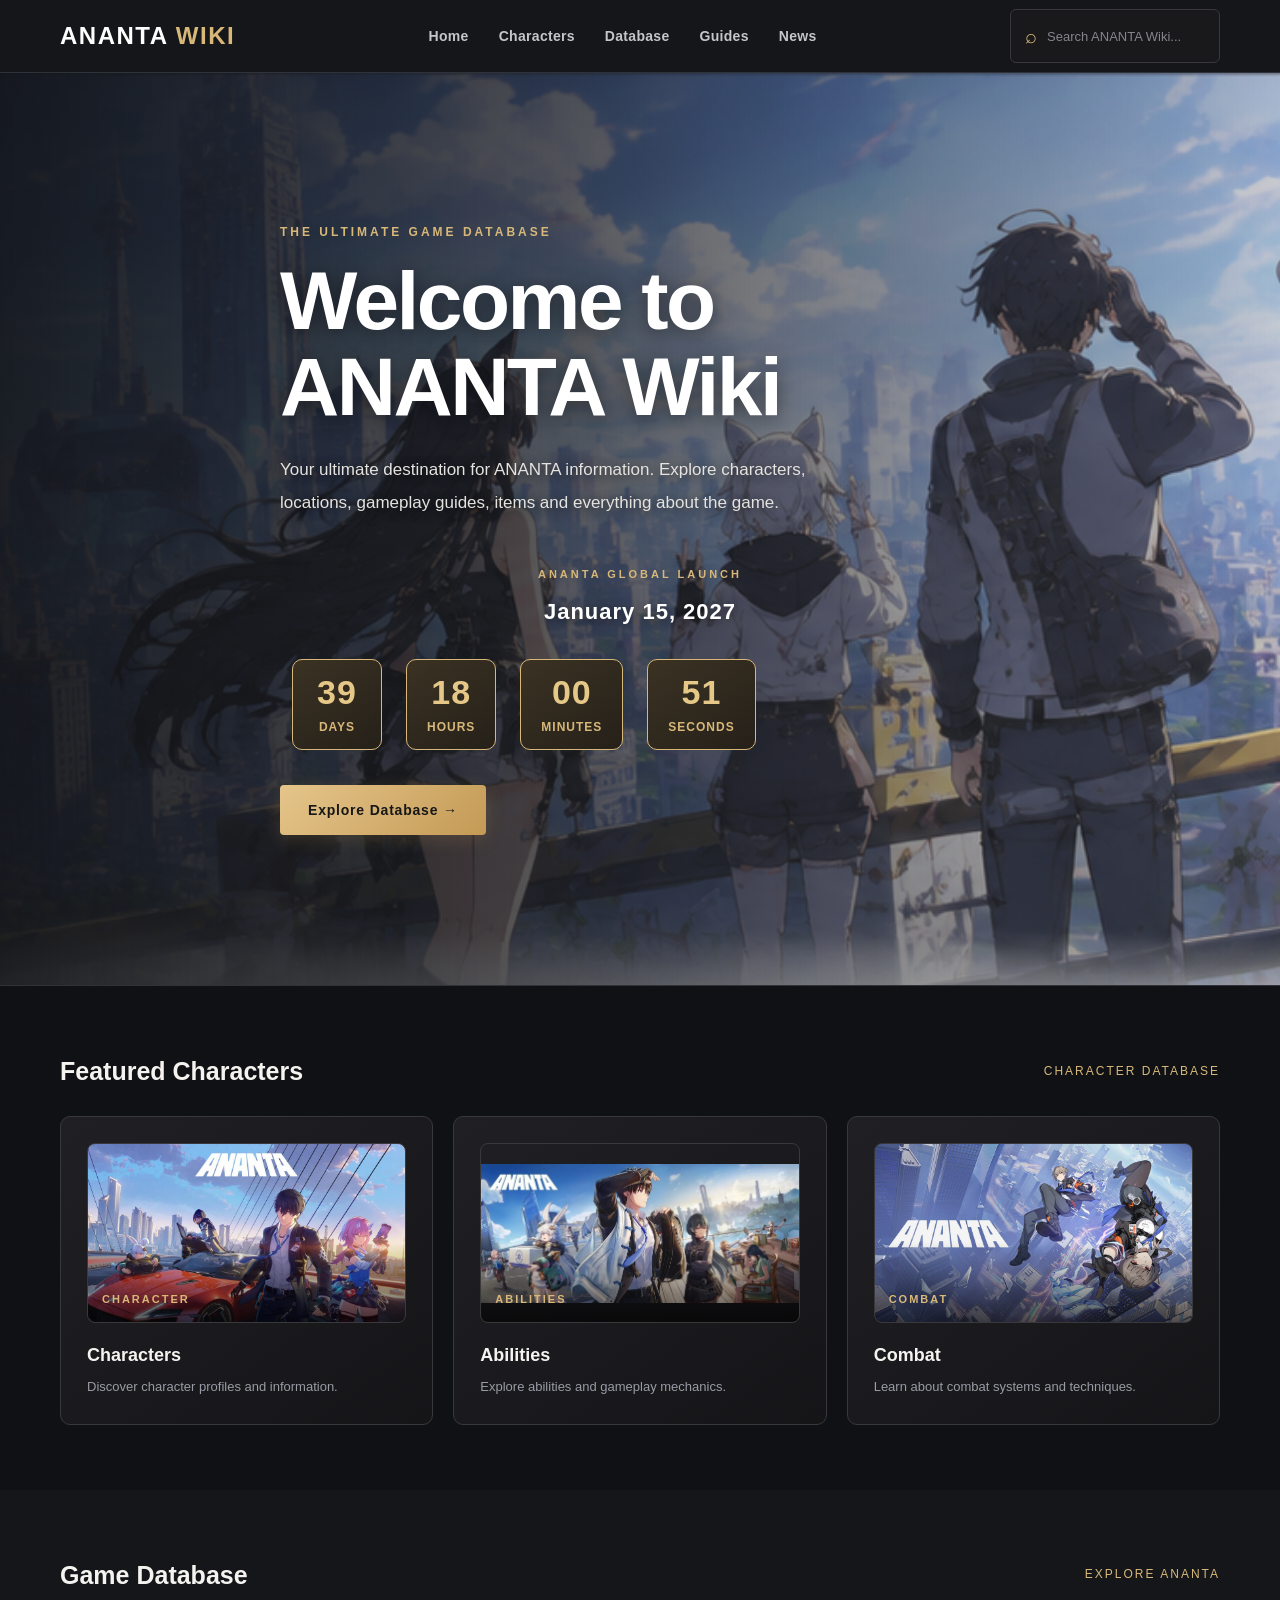
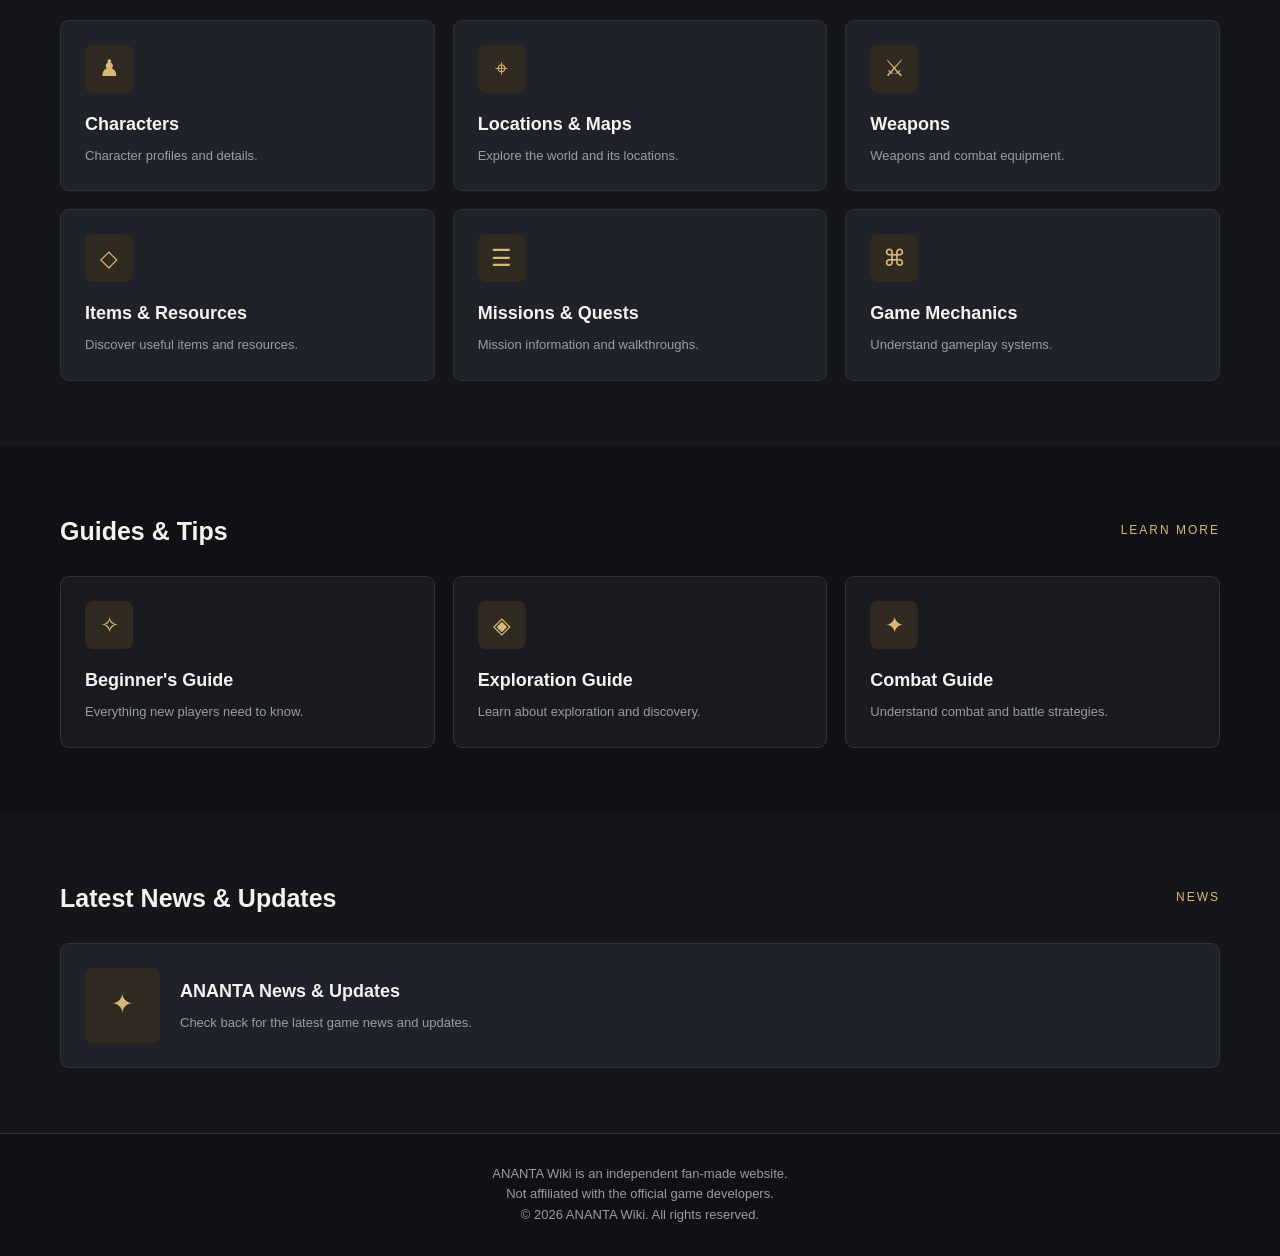
==== index.html @ 49ae255f "Update index.html" ====
<!DOCTYPE html>
<html lang="en">
<head>
  <meta charset="UTF-8">
  <meta name="viewport" content="width=device-width, initial-scale=1.0">
  <meta name="description" content="ANANTA Wiki - Your ultimate guide to characters, locations, gameplay, guides and information.">
  <title>ANANTA Wiki - Game Database & Guides</title>
  <style>
    :root {
      --bg: #101114;
      --panel: #191b20;
      --panel2: #202229;
      --gold: #d8b879;
      --text: #f4f3ef;
      --muted: #999ba5;
      --border: #30323a;
    }

    * { box-sizing: border-box; margin: 0; padding: 0; }

    html { scroll-behavior: smooth; }

    body {
      background: var(--bg);
      color: var(--text);
      font-family: Arial, Helvetica, sans-serif;
      line-height: 1.6;
    }

    a { color: inherit; text-decoration: none; }

    .container {
      width: min(1160px, 92%);
      margin: auto;
    }
.countdown-banner {
  background: transparent;
  border-bottom: none;
  text-align: center;
  padding: 15px 12px;
}

.countdown-title {
  color: #d8b879;
  font-size: 11px;
  font-weight: bold;
  letter-spacing: 3px;
  margin-bottom: 4px;
}

.countdown-date {
  color: #f4f3ef;
  font-size: 18px;
  font-weight: bold;
  margin-bottom: 5px;
}

#countdown {
  color: #d8b879;
  font-size: 15px;
  font-weight: bold;
  letter-spacing: 1px;
}
    .countdown-grid {
  display: flex;
  gap: 24px;
  margin: 30px 0 20px;
  flex-wrap: wrap;
}

.countdown-box {
  background: linear-gradient(145deg, #3b3223, #252019);
  border: 1px solid #d8b879;
  border-radius: 10px;
  padding: 12px 20px;
  text-align: center;
  min-width: 90px;
}

.countdown-box strong {
  display: block;
  color: #e5c787;
  font-size: 34px;
  font-weight: 800;
  line-height: 1.2;
}

.countdown-box span {
  display: block;
  color: #d8b879;
  font-size: 12px;
  margin-top: 5px;
  letter-spacing: 1px;
}
    header {
      background: #15161a;
      border-bottom: 1px solid var(--border);
      position: sticky;
      top: 0;
      z-index: 10;
    }

    .navbar {
      min-height: 72px;
      display: flex;
      align-items: center;
      justify-content: space-between;
      gap: 24px;
    }

   .logo {
  font-size: 24px;
  font-weight: 800;
  letter-spacing: 1.5px;
  color: #ffffff;
  white-space: nowrap;
}

    .logo span { color: var(--gold); }

   nav {
  display: flex;
  align-items: center;
  gap: 30px;
  white-space: nowrap;
}

   nav a {
  color: #c6c6ca;
  font-size: 14px;
  font-weight: 600;
  letter-spacing: 0.3px;
  transition: color .2s;
  white-space: nowrap;
}

nav a:hover {
  color: var(--gold);
}

    nav a:hover { color: var(--gold); }
    .nav-search {
  display: flex;
  align-items: center;
  gap: 10px;
  width: 210px;
flex-shrink: 0;
  padding: 10px 14px;
  border: 1px solid #39383a;
  border-radius: 6px;
  background: #19191c;
  color: var(--gold);
}

.nav-search span {
  font-size: 20px;
}

.nav-search input {
  width: 100%;
  border: none;
  outline: none;
  background: transparent;
  color: #ffffff;
  font-size: 13px;
}

.nav-search input::placeholder {
  color: #85858b;
}

    .hero {
      min-height: 520px;
      display: flex;
      align-items: center;
     background:
 linear-gradient(90deg, rgba(16,17,20,.92) 0%, rgba(16,17,20,.68) 45%, rgba(16,17,20,.18) 100%),
  url("ananta_hero_background_preview.png") center 50% / cover no-repeat;
      border-bottom: 1px solid var(--border);
    }

   .hero-content {
  padding: 85px 0;
  max-width: 720px;
  width: 100%;
}

    .eyebrow {
      color: var(--gold);
      font-size: 12px;
      font-weight: bold;
      letter-spacing: 3px;
      margin-bottom: 16px;
    }

h1 {
  font-size: clamp(52px, 7.5vw, 82px);
  line-height: 1.05;
  margin-bottom: 24px;
  letter-spacing: -2.5px;
  font-weight: 800;
  color: #ffffff;
  text-shadow: 0 3px 20px rgba(0, 0, 0, 0.5);
}

 .hero p {
  color: #e5e3df;
  max-width: 560px;
  font-size: 17px;
  line-height: 1.9;
  margin-bottom: 32px;
  text-shadow: 0 2px 12px rgba(0, 0, 0, 0.6);
}

    .button {
  display: inline-flex;
  align-items: center;
  justify-content: center;
  background: linear-gradient(135deg, #e5c58b, #c49a55);
  color: #171717;
  padding: 14px 28px;
  border-radius: 4px;
  font-size: 14px;
  font-weight: 800;
  letter-spacing: 0.8px;
  transition: all .25s ease;
  box-shadow: 0 4px 18px rgba(196, 154, 85, 0.2);
}

.button:hover {
  background: linear-gradient(135deg, #f0d9ad, #d8b879);
  transform: translateY(-2px);
  box-shadow: 0 7px 22px rgba(196, 154, 85, 0.3);
}

    section { padding: 65px 0; }

    .section-heading {
      display: flex;
      justify-content: space-between;
      align-items: center;
      margin-bottom: 25px;
      gap: 15px;
    }

    h2 { font-size: 25px; }

    .section-heading span {
      color: var(--gold);
      font-size: 12px;
      letter-spacing: 2px;
    }

    .cards {
      display: grid;
      grid-template-columns: repeat(3, 1fr);
      gap: 18px;
    }

    .card {
      background: var(--panel);
      border: 1px solid var(--border);
      border-radius: 9px;
      padding: 24px;
      transition: transform .2s, border-color .2s;
    }

    .card:hover {
      transform: translateY(-4px);
      border-color: var(--gold);
    }

    .card-icon {
      width: 48px;
      height: 48px;
      display: grid;
      place-items: center;
      background: #302a20;
      color: var(--gold);
      border-radius: 8px;
      font-size: 23px;
      margin-bottom: 17px;
    }

    .card h3 { font-size: 18px; margin-bottom: 7px; }

    .card p {
      font-size: 13px;
      color: var(--muted);
    }

    .database { background: #15161a; }

    .database .card { background: var(--panel2); }

    .search {
      display: flex;
      max-width: 550px;
      margin-top: 25px;
      background: var(--panel);
      border: 1px solid var(--border);
      border-radius: 6px;
      overflow: hidden;
    }

    .search input {
      flex: 1;
      min-width: 0;
      padding: 14px;
      background: transparent;
      border: 0;
      outline: 0;
      color: white;
      font-size: 14px;
    }

    .search button {
      padding: 0 20px;
      border: 0;
      background: var(--gold);
      font-weight: bold;
      cursor: pointer;
    }

    .news-card {
      display: flex;
      gap: 20px;
      align-items: center;
    }

    .news-icon {
      width: 75px;
      height: 75px;
      flex-shrink: 0;
      display: grid;
      place-items: center;
      background: #302a20;
      border-radius: 8px;
      color: var(--gold);
      font-size: 27px;
    }

    .news-card p {
      color: var(--muted);
      font-size: 13px;
      margin-top: 5px;
    }

    footer {
      border-top: 1px solid var(--border);
      padding: 30px 0;
      color: var(--muted);
      font-size: 13px;
      text-align: center;
    }

  .countdown-date {
  color: #ffffff;
  font-size: 22px;
  font-weight: 700;
  letter-spacing: 1px;
  margin: 10px 0 18px;
  text-shadow: 0 2px 10px rgba(0, 0, 0, 0.5);
}

@media (max-width: 768px) {
  .navbar {
    min-height: 68px;
    display: flex;
    flex-wrap: wrap;
    align-items: center;
    justify-content: space-between;
    gap: 12px;
    padding-top: 10px;
    padding-bottom: 10px;
  }

  .logo {
    font-size: 18px;
    flex-shrink: 0;
  }

  .nav-search {
    width: 150px;
    flex-shrink: 0;
    padding: 8px 10px;
  }

  nav {
    order: 3;
    width: 100%;
    justify-content: center;
    flex-wrap: wrap;
    gap: 16px;
  }

  .hero {
    min-height: 560px;
    background-size: cover;
    background-position: center, 72% center;
    background-repeat: no-repeat;
  }

  .hero-content {
    padding: 55px 0;
    max-width: 100%;
    width: 100%;
  }

  h1 {
    font-size: clamp(42px, 10vw, 58px);
    line-height: 1.08;
    letter-spacing: -1.5px;
  }

  .hero p {
    max-width: 100%;
    font-size: 15px;
    line-height: 1.7;
  }

  .countdown-banner {
    width: 100%;
    box-sizing: border-box;
    padding: 12px 0;
  }

  .countdown-date {
    font-size: 20px;
  }

  .countdown-grid {
    display: grid;
    grid-template-columns: repeat(4, minmax(0, 1fr));
    width: 100%;
    max-width: 100%;
    box-sizing: border-box;
    gap: 8px;
    margin: 25px 0 20px;
  }

  .countdown-box {
    display: block;
    width: 100%;
    min-width: 0;
    box-sizing: border-box;
    padding: 12px 2px;
  }

  .countdown-box strong {
    font-size: 20px;
  }

  .countdown-box span {
    font-size: 9px;
    letter-spacing: 0;
  }
}

@media (max-width: 420px) {
  .cards {
    grid-template-columns: 1fr;
  }

  .countdown-grid {
    gap: 5px;
  }

  .countdown-box {
    padding: 10px 1px;
  }

  .countdown-box strong {
    font-size: 18px;
  }

  .countdown-box span {
    font-size: 8px;
  }
}/* Featured Characters */
#characters .cards {
  grid-template-columns: repeat(3, minmax(0, 1fr));
  gap: 20px;
}

#characters .card {
  min-height: 220px;
  padding: 26px;
  background: linear-gradient(145deg, #202024, #151518);
  border: 1px solid #39383a;
  border-radius: 10px;
}

#characters .card-icon {
  width: 54px;
  height: 54px;
  font-size: 26px;
  border: 1px solid rgba(216, 184, 121, 0.25);
}

@media (max-width: 768px) {
  #characters .cards {
    grid-template-columns: repeat(2, minmax(0, 1fr));
    gap: 12px;
  }

  #characters .card {
    min-height: 190px;
    padding: 18px;
  }
}

@media (max-width: 420px) {
  #characters .cards {
    grid-template-columns: 1fr;
  }
}
    
/* Featured Characters - Image Areas */
#characters .card-image {
  width: 100%;
  height: 180px;
  display: flex;
  align-items: flex-end;
  padding: 14px;
  box-sizing: border-box;
  background: linear-gradient(145deg, #29272a, #151518);
  border: 1px solid #39383a;
  border-radius: 8px;
  margin-bottom: 18px;
  overflow: hidden;
}

#characters .card-image span {
  color: var(--gold);
  font-size: 11px;
  font-weight: 700;
  letter-spacing: 2px;
}

@media (max-width: 768px) {
  #characters .card-image {
    height: 150px;
  }
}

@media (max-width: 420px) {
  #characters .card-image {
    height: 180px;
  }
}

#characters .character-image {
  background:
    linear-gradient(180deg, transparent 55%, rgba(0, 0, 0, 0.65)),
    url("nETMUUkjNQXnGzS7aX9TvVjFR78L3JsrbVXHeCTIhOxmba20jxB2VwvGPy_pSf6V1224vsa6bBcRPp_y4us8NhyKsnsXP36RqmeiRW3NvTZ2pe41EDbdOFfh428Urh9co_QYwA7OGR64T8FDhHZW4C9eiAQHL1-z8AbFMHqC1N-7DRT4woSWbgTM6HjHVVL5.jfif") center 30% / cover no-repeat;
}

#characters .abilities-image {
  background:
    linear-gradient(180deg, transparent 55%, rgba(0, 0, 0, 0.65)),
    url("7nfbtd2OFcp8BEvrmf9P4oGgVSaz8rePx9zde41we6a3krtafONKbrmUaP7KKQONp8oIklPHAI-VdqrcogTogHJcCibQwH-wQ5xWn1TcwfZfehKTvMmOddslQaT5BBTH8FggkYr6cDg0HnBPLqUS-byZNolmnzOWu06Qm-Lh_LVLyYbC-gs8OFNjrMRnl4oT.jfif") center center / contain no-repeat;
}


#characters .combat-image {
  background:
    linear-gradient(180deg, transparent 55%, rgba(0, 0, 0, 0.65)),
    url("4foIrQ5bJ9a1hK_cHeWsROYIVpnvEOfqtBxlMwF3IpEjqq6SKXxHGPYhdhZrMmTyimAOqLI7j-sG-Tt0xtrAkTm5iDkawhuoMM5jQxW6nUXMrj-pOrIRER7qCf_WHvTe7tVoPQMnnG9LM_XMq--NPeNDTQNVM0mZ5Z4Gel1VgtneSFP-Mcq30WhBr56mD7nB.jfif") center 30% / cover no-repeat;
}


@media (max-width: 768px) {
  #characters .section-heading {
    display: flex;
    flex-direction: row;
    align-items: center;
    justify-content: space-between;
    gap: 8px;
    flex-wrap: nowrap;
  }

  #characters .section-heading h2 {
    font-size: clamp(16px, 4.5vw, 22px);
    white-space: nowrap;
    margin: 0;
  }

  #characters .section-heading span {
    font-size: 9px;
    white-space: nowrap;
    letter-spacing: 1px;
  }
}

@media (max-width: 768px) {
  #characters .cards {
    column-gap: 12px;
    row-gap: 14px;
  }

  #characters .card {
    min-width: 0;
    box-sizing: border-box;
  }

  #characters .card h3 {
    font-size: 16px;
  }

  #characters .card p {
    font-size: 12px;
    line-height: 1.6;
  }
}

  </style>
</head>

<body>

</div>
<header>
  <div class="container navbar">
    <a href="#" class="logo">ANANTA <span>WIKI</span></a>

    <nav>
      <a href="#home">Home</a>
      <a href="#characters">Characters</a>
      <a href="#database">Database</a>
      <a href="#guides">Guides</a>
      <a href="#news">News</a>
    </nav>

    <div class="nav-search">
      <span>⌕</span>
      <input type="search" placeholder="Search ANANTA Wiki...">
    </div>
  </div>
</header>

<main>
  <section class="hero" id="home">
    <div class="container hero-content">
      <div class="eyebrow">THE ULTIMATE GAME DATABASE</div>
      <h1>Welcome to<br>ANANTA Wiki</h1>
      <p>
        Your ultimate destination for ANANTA information.
        Explore characters, locations, gameplay guides,
        items and everything about the game.
      </p>
 <div class="countdown-banner">
  <div class="countdown-title">
    ANANTA GLOBAL LAUNCH
  </div>

  <div class="countdown-date">
    January 15, 2027
  </div>

  <div id="countdown">
    <div class="countdown-grid">
      <div class="countdown-box">
        <strong id="days">00</strong>
        <span>DAYS</span>
      </div>

      <div class="countdown-box">
        <strong id="hours">00</strong>
        <span>HOURS</span>
      </div>

      <div class="countdown-box">
        <strong id="minutes">00</strong>
        <span>MINUTES</span>
      </div>

      <div class="countdown-box">
        <strong id="seconds">00</strong>
        <span>SECONDS</span>
      </div>
    </div>
  </div>
</div>

<a href="#database" class="button">Explore Database →</a>
    </div>
  </section>

  <section id="characters">
    <div class="container">
      <div class="section-heading">
        <h2>Featured Characters</h2>
        <span>CHARACTER DATABASE</span>
      </div>

<div class="cards">
  <a class="card" href="#database">
    <div class="card-image character-image">
      <span>CHARACTER</span>
    </div>
    <h3>Characters</h3>
    <p>Discover character profiles and information.</p>
  </a>

  <a class="card" href="#database">
    <div class="card-image abilities-image">
      <span>ABILITIES</span>
    </div>
    <h3>Abilities</h3>
    <p>Explore abilities and gameplay mechanics.</p>
  </a>

  <a class="card" href="#database">
    <div class="card-image combat-image">
      <span>COMBAT</span>
    </div>
    <h3>Combat</h3>
    <p>Learn about combat systems and techniques.</p>
  </a>
</div>
</div>
</section>

  <section class="database" id="database">
    <div class="container">
      <div class="section-heading">
        <h2>Game Database</h2>
        <span>EXPLORE ANANTA</span>
      </div>

      <div class="cards">
        <a class="card" href="#characters">
          <div class="card-icon">♟</div>
          <h3>Characters</h3>
          <p>Character profiles and details.</p>
        </a>
        <a class="card" href="#guides">
          <div class="card-icon">⌖</div>
          <h3>Locations & Maps</h3>
          <p>Explore the world and its locations.</p>
        </a>
        <a class="card" href="#guides">
          <div class="card-icon">⚔</div>
          <h3>Weapons</h3>
          <p>Weapons and combat equipment.</p>
        </a>
        <a class="card" href="#guides">
          <div class="card-icon">◇</div>
          <h3>Items & Resources</h3>
          <p>Discover useful items and resources.</p>
        </a>
        <a class="card" href="#guides">
          <div class="card-icon">☰</div>
          <h3>Missions & Quests</h3>
          <p>Mission information and walkthroughs.</p>
        </a>
        <a class="card" href="#guides">
          <div class="card-icon">⌘</div>
          <h3>Game Mechanics</h3>
          <p>Understand gameplay systems.</p>
        </a>
      </div>
    </div>
  </section>

  <section id="guides">
    <div class="container">
      <div class="section-heading">
        <h2>Guides & Tips</h2>
        <span>LEARN MORE</span>
      </div>

      <div class="cards">
        <div class="card">
          <div class="card-icon">✧</div>
          <h3>Beginner's Guide</h3>
          <p>Everything new players need to know.</p>
        </div>
        <div class="card">
          <div class="card-icon">◈</div>
          <h3>Exploration Guide</h3>
          <p>Learn about exploration and discovery.</p>
        </div>
        <div class="card">
          <div class="card-icon">✦</div>
          <h3>Combat Guide</h3>
          <p>Understand combat and battle strategies.</p>
        </div>
      </div>
    </div>
  </section>

  <section class="database" id="news">
    <div class="container">
      <div class="section-heading">
        <h2>Latest News & Updates</h2>
        <span>NEWS</span>
      </div>

      <div class="card news-card">
        <div class="news-icon">✦</div>
        <div>
          <h3>ANANTA News & Updates</h3>
          <p>Check back for the latest game news and updates.</p>
        </div>
      </div>
    </div>
  </section>
</main>

<footer>
  <div class="container">
    <p>ANANTA Wiki is an independent fan-made website.</p>
    <p>Not affiliated with the official game developers.</p>
    <p>© 2026 ANANTA Wiki. All rights reserved.</p>
  </div>
</footer>
<script>
  const launchDate = new Date(2027, 0, 15, 0, 0, 0).getTime();

  function updateCountdown() {
  const now = new Date().getTime();
  const distance = launchDate - now;

  if (distance <= 0) {
    document.getElementById("countdown").textContent =
      "ANANTA IS NOW AVAILABLE!";
    return;
  }

  const days = Math.floor(distance / (1000 * 60 * 60 * 24));
  const hours = Math.floor((distance / (1000 * 60 * 60)) % 24);
  const minutes = Math.floor((distance / (1000 * 60)) % 60);
  const seconds = Math.floor((distance / 1000) % 60);

  document.getElementById("days").textContent = String(days).padStart(2, "0");
  document.getElementById("hours").textContent = String(hours).padStart(2, "0");
  document.getElementById("minutes").textContent = String(minutes).padStart(2, "0");
  document.getElementById("seconds").textContent = String(seconds).padStart(2, "0");
}

  updateCountdown();
  setInterval(updateCountdown, 1000);
</script>
</body>
</html>
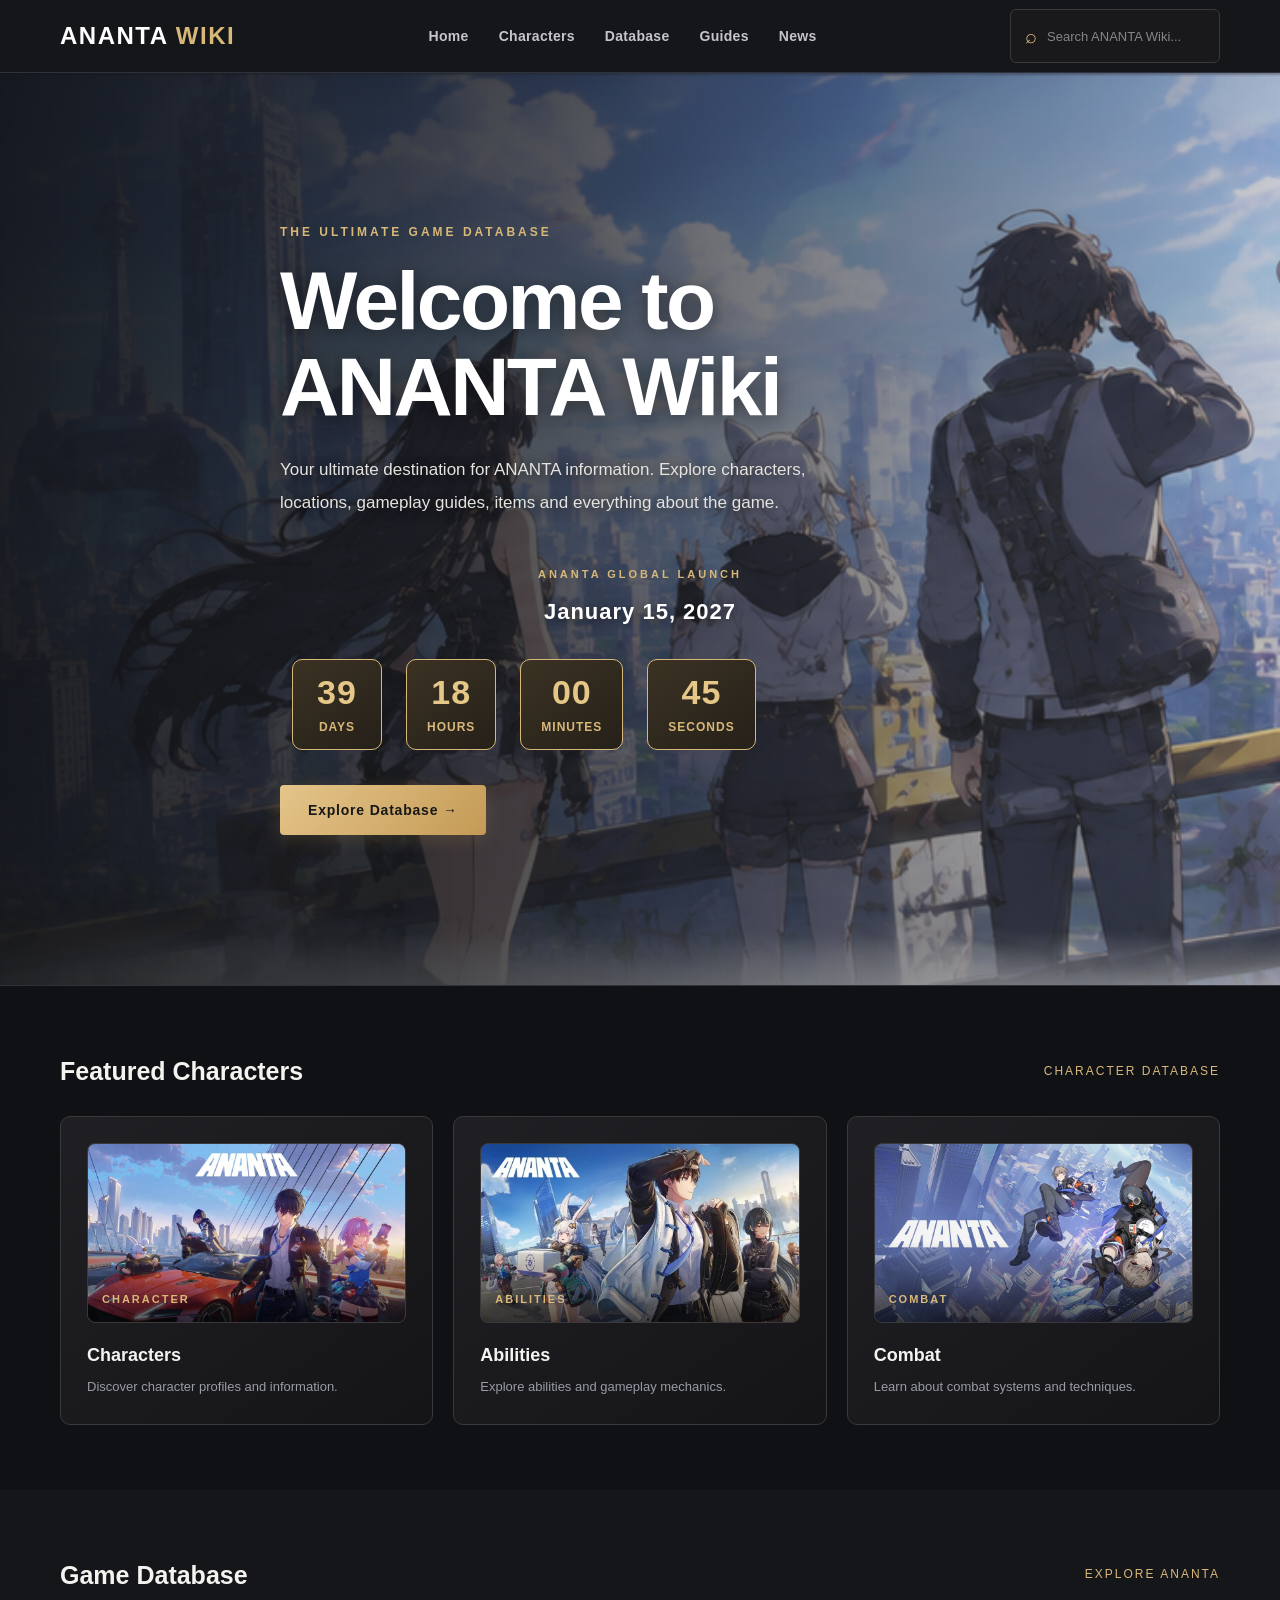
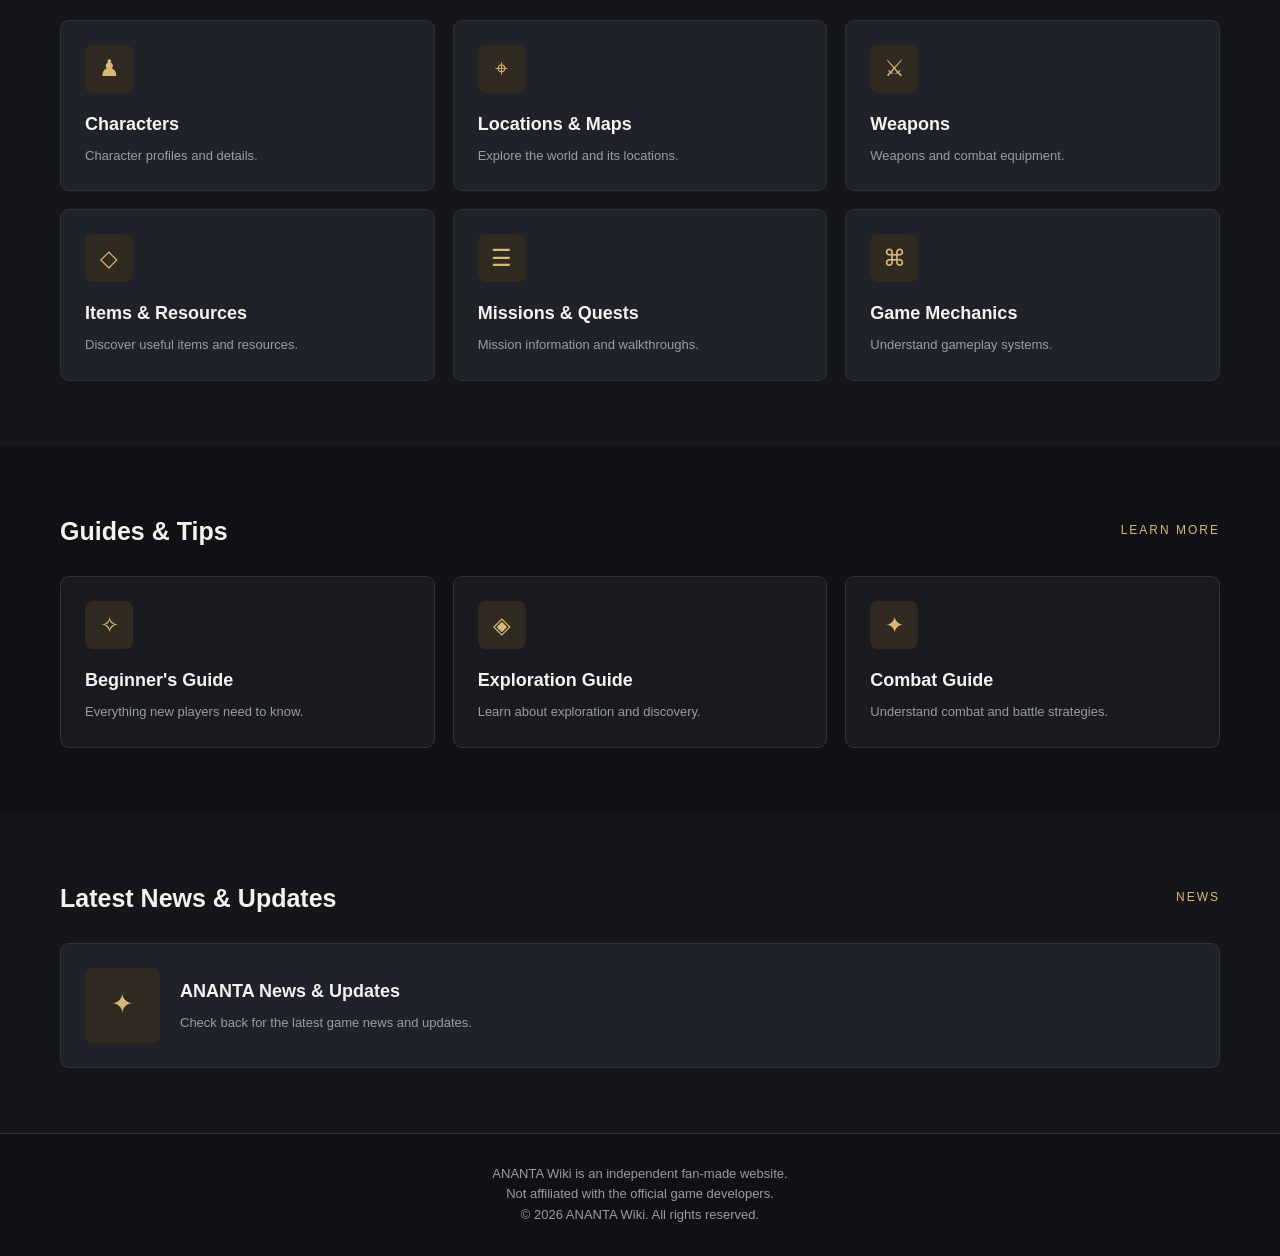
==== commit 9442c9d0: "Update index.html" ====
--- a/index.html
+++ b/index.html
@@ -559,7 +559,7 @@
 #characters .abilities-image {
   background:
     linear-gradient(180deg, transparent 55%, rgba(0, 0, 0, 0.65)),
-    url("7nfbtd2OFcp8BEvrmf9P4oGgVSaz8rePx9zde41we6a3krtafONKbrmUaP7KKQONp8oIklPHAI-VdqrcogTogHJcCibQwH-wQ5xWn1TcwfZfehKTvMmOddslQaT5BBTH8FggkYr6cDg0HnBPLqUS-byZNolmnzOWu06Qm-Lh_LVLyYbC-gs8OFNjrMRnl4oT.jfif") center center / contain no-repeat;
+    url("7nfbtd2OFcp8BEvrmf9P4oGgVSaz8rePx9zde41we6a3krtafONKbrmUaP7KKQONp8oIklPHAI-VdqrcogTogHJcCibQwH-wQ5xWn1TcwfZfehKTvMmOddslQaT5BBTH8FggkYr6cDg0HnBPLqUS-byZNolmnzOWu06Qm-Lh_LVLyYbC-gs8OFNjrMRnl4oT.jfif") left center / cover no-repeat;
 }
 
 
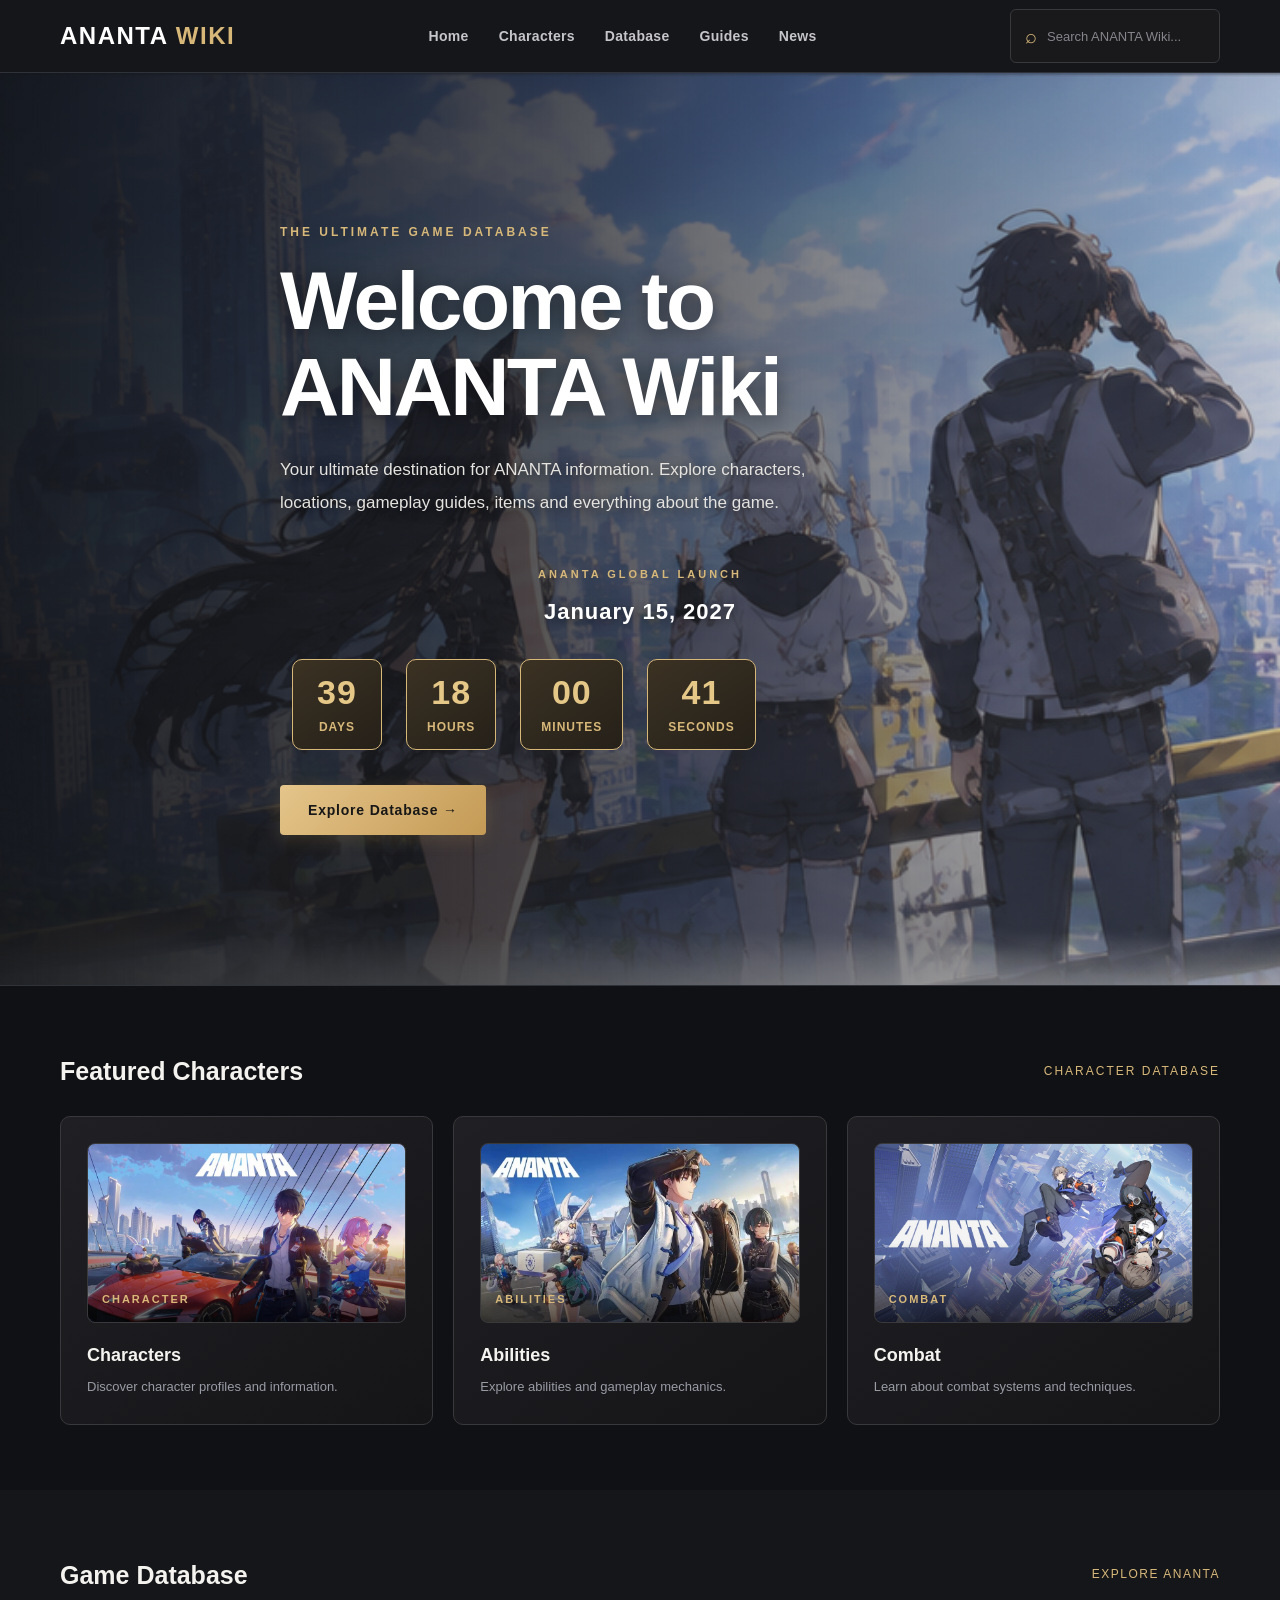
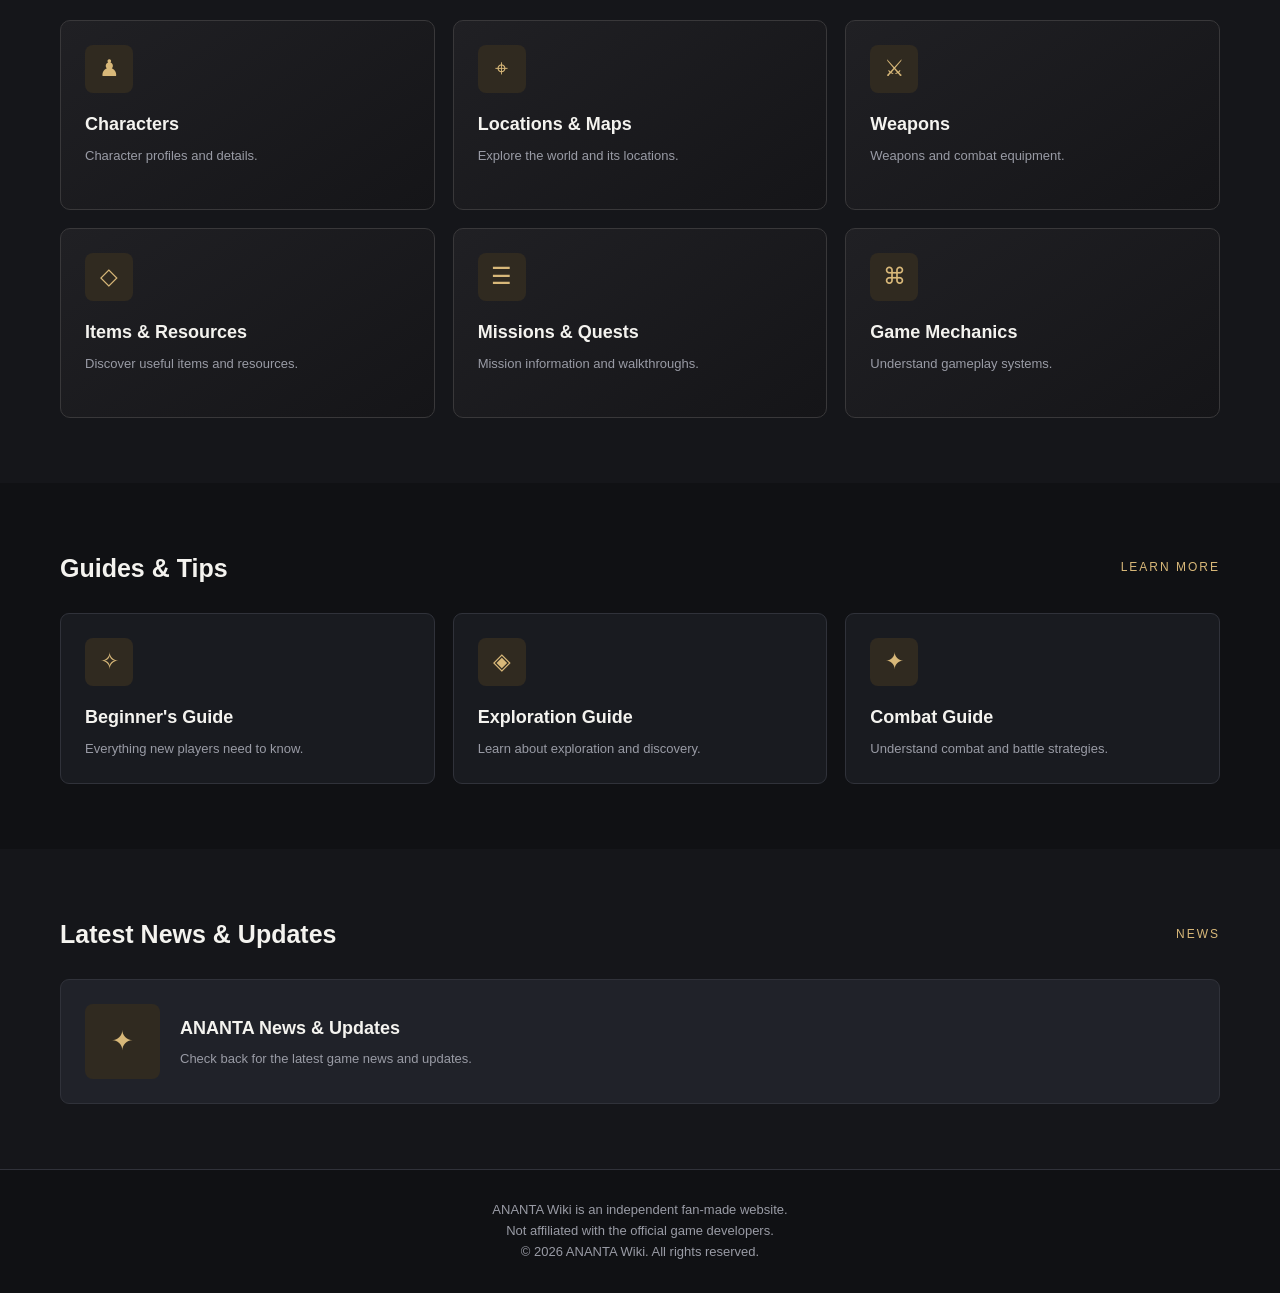
==== commit a6fc1a3a: "Update index.html" ====
--- a/index.html
+++ b/index.html
@@ -611,6 +611,133 @@
   #characters .card p {
     font-size: 12px;
     line-height: 1.6;
+  }
+}
+
+/* Game Database */
+#database .cards {
+  display: grid;
+  grid-template-columns: repeat(3, minmax(0, 1fr));
+  gap: 18px;
+}
+
+#database .card {
+  min-height: 190px;
+  padding: 24px;
+  background: linear-gradient(145deg, #202024, #151518);
+  border: 1px solid #39383a;
+  border-radius: 10px;
+  transition: transform .2s, border-color .2s;
+}
+
+#database .card:hover {
+  transform: translateY(-4px);
+  border-color: var(--gold);
+}
+
+@media (max-width: 768px) {
+  #database .cards {
+    grid-template-columns: repeat(2, minmax(0, 1fr));
+    gap: 12px;
+  }
+
+  #database .card {
+    min-height: 180px;
+    padding: 18px;
+  }
+
+  #database .card h3 {
+    font-size: 15px;
+  }
+
+  #database .card p {
+    font-size: 12px;
+    line-height: 1.6;
+  }
+}
+
+@media (max-width: 420px) {
+  #database .cards {
+    grid-template-columns: 1fr;
+  }
+}
+
+/* Game Database */
+#database .cards {
+  display: grid;
+  grid-template-columns: repeat(3, minmax(0, 1fr));
+  gap: 18px;
+}
+
+#database .card {
+  min-height: 190px;
+  padding: 24px;
+  background: linear-gradient(145deg, #202024, #151518);
+  border: 1px solid #39383a;
+  border-radius: 10px;
+  transition: transform .2s, border-color .2s;
+}
+
+#database .card:hover {
+  transform: translateY(-4px);
+  border-color: var(--gold);
+}
+
+@media (max-width: 768px) {
+  #database .cards {
+    grid-template-columns: repeat(2, minmax(0, 1fr));
+    gap: 12px;
+  }
+
+  #database .card {
+    min-height: 180px;
+    padding: 18px;
+  }
+
+  #database .card h3 {
+    font-size: 15px;
+  }
+
+  #database .card p {
+    font-size: 12px;
+    line-height: 1.6;
+  }
+}
+
+@media (max-width: 420px) {
+  #database .cards {
+    grid-template-columns: 1fr;
+  }
+}
+
+/* Game Database Heading */
+#database .section-heading {
+  display: flex;
+  align-items: center;
+  justify-content: space-between;
+  gap: 10px;
+  flex-wrap: nowrap;
+}
+
+#database .section-heading h2 {
+  color: #f4f3ef;
+  white-space: nowrap;
+}
+
+#database .section-heading span {
+  color: var(--gold);
+  white-space: nowrap;
+  letter-spacing: 1.5px;
+}
+
+@media (max-width: 768px) {
+  #database .section-heading h2 {
+    font-size: clamp(18px, 4.5vw, 22px);
+  }
+
+  #database .section-heading span {
+    font-size: 9px;
+    letter-spacing: 1px;
   }
 }
 
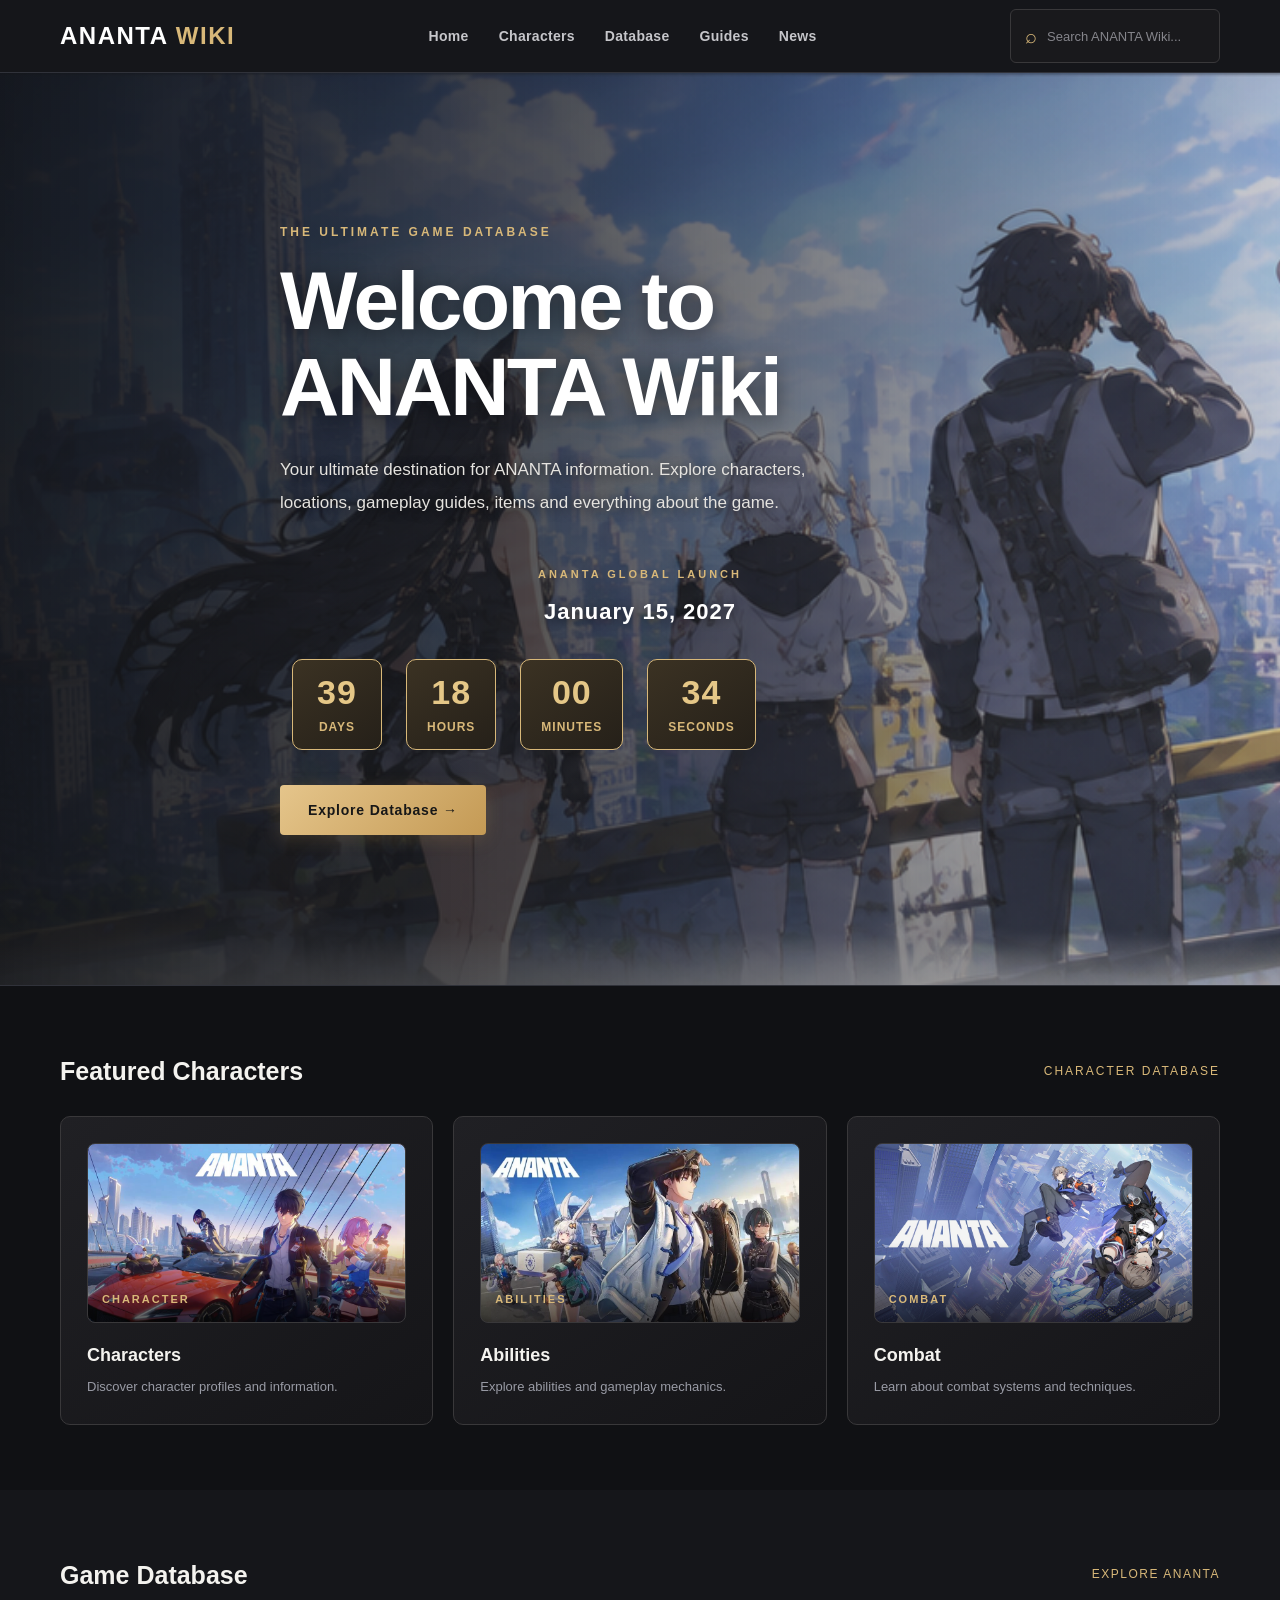
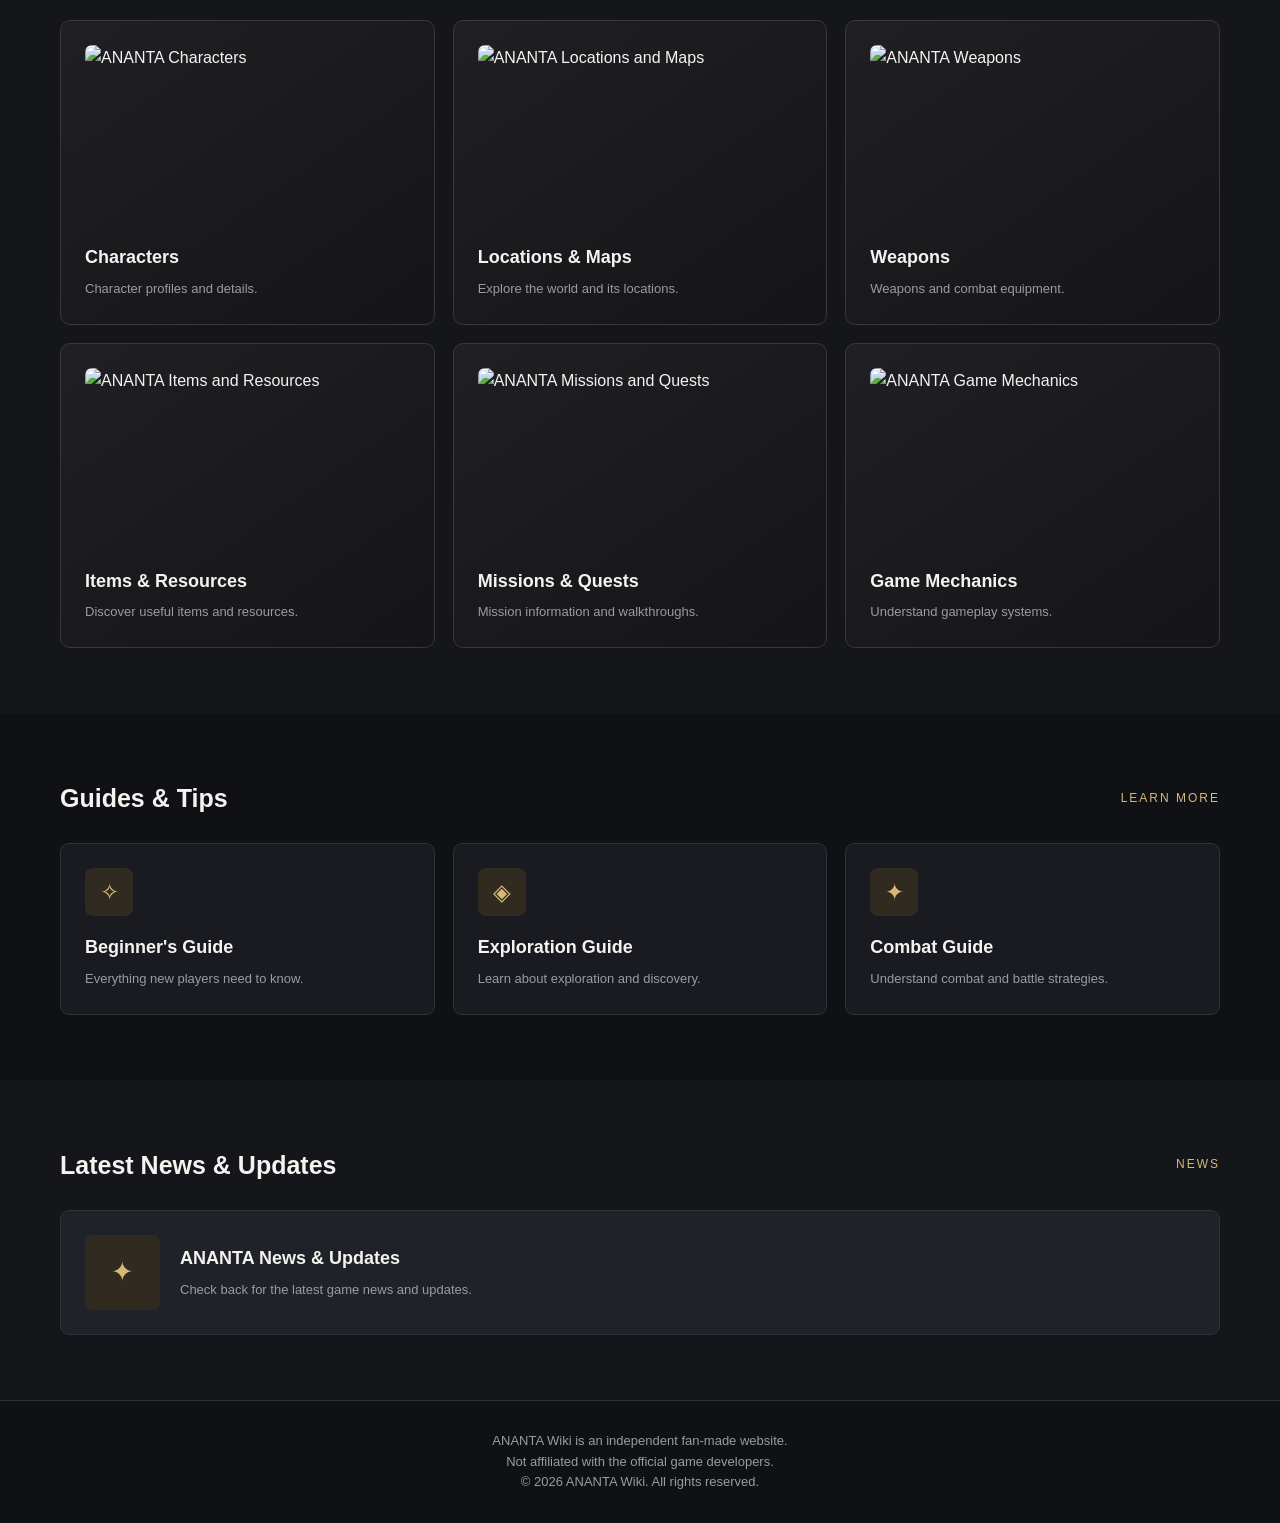
==== commit 31bf90f4: "Update index.html" ====
--- a/index.html
+++ b/index.html
@@ -741,6 +741,33 @@
   }
 }
 
+/* Game Database Images */
+#database .database-image {
+  display: block;
+  width: 100%;
+  aspect-ratio: 16 / 9;
+  object-fit: cover;
+  border-radius: 7px;
+  margin-bottom: 16px;
+}
+
+#database .database-cards .card {
+  overflow: hidden;
+}
+
+@media (max-width: 768px) {
+  #database .database-image {
+    aspect-ratio: 16 / 9;
+    margin-bottom: 12px;
+  }
+}
+
+@media (max-width: 420px) {
+  #database .database-image {
+    aspect-ratio: 16 / 9;
+  }
+}
+
   </style>
 </head>
 
@@ -856,34 +883,40 @@
         <span>EXPLORE ANANTA</span>
       </div>
 
-      <div class="cards">
+   
+      <div class="cards database-cards">
         <a class="card" href="#characters">
-          <div class="card-icon">♟</div>
+          <img class="database-image" src="database-characters.jpg" alt="ANANTA Characters" loading="lazy">
           <h3>Characters</h3>
           <p>Character profiles and details.</p>
         </a>
+
         <a class="card" href="#guides">
-          <div class="card-icon">⌖</div>
+          <img class="database-image" src="database-locations.jpg" alt="ANANTA Locations and Maps" loading="lazy">
           <h3>Locations & Maps</h3>
           <p>Explore the world and its locations.</p>
         </a>
+
         <a class="card" href="#guides">
-          <div class="card-icon">⚔</div>
+          <img class="database-image" src="database-weapons.jpg" alt="ANANTA Weapons" loading="lazy">
           <h3>Weapons</h3>
           <p>Weapons and combat equipment.</p>
         </a>
+
         <a class="card" href="#guides">
-          <div class="card-icon">◇</div>
+          <img class="database-image" src="database-items.jpg" alt="ANANTA Items and Resources" loading="lazy">
           <h3>Items & Resources</h3>
           <p>Discover useful items and resources.</p>
         </a>
+
         <a class="card" href="#guides">
-          <div class="card-icon">☰</div>
+          <img class="database-image" src="database-missions.jpg" alt="ANANTA Missions and Quests" loading="lazy">
           <h3>Missions & Quests</h3>
           <p>Mission information and walkthroughs.</p>
         </a>
+
         <a class="card" href="#guides">
-          <div class="card-icon">⌘</div>
+          <img class="database-image" src="database-mechanics.jpg" alt="ANANTA Game Mechanics" loading="lazy">
           <h3>Game Mechanics</h3>
           <p>Understand gameplay systems.</p>
         </a>
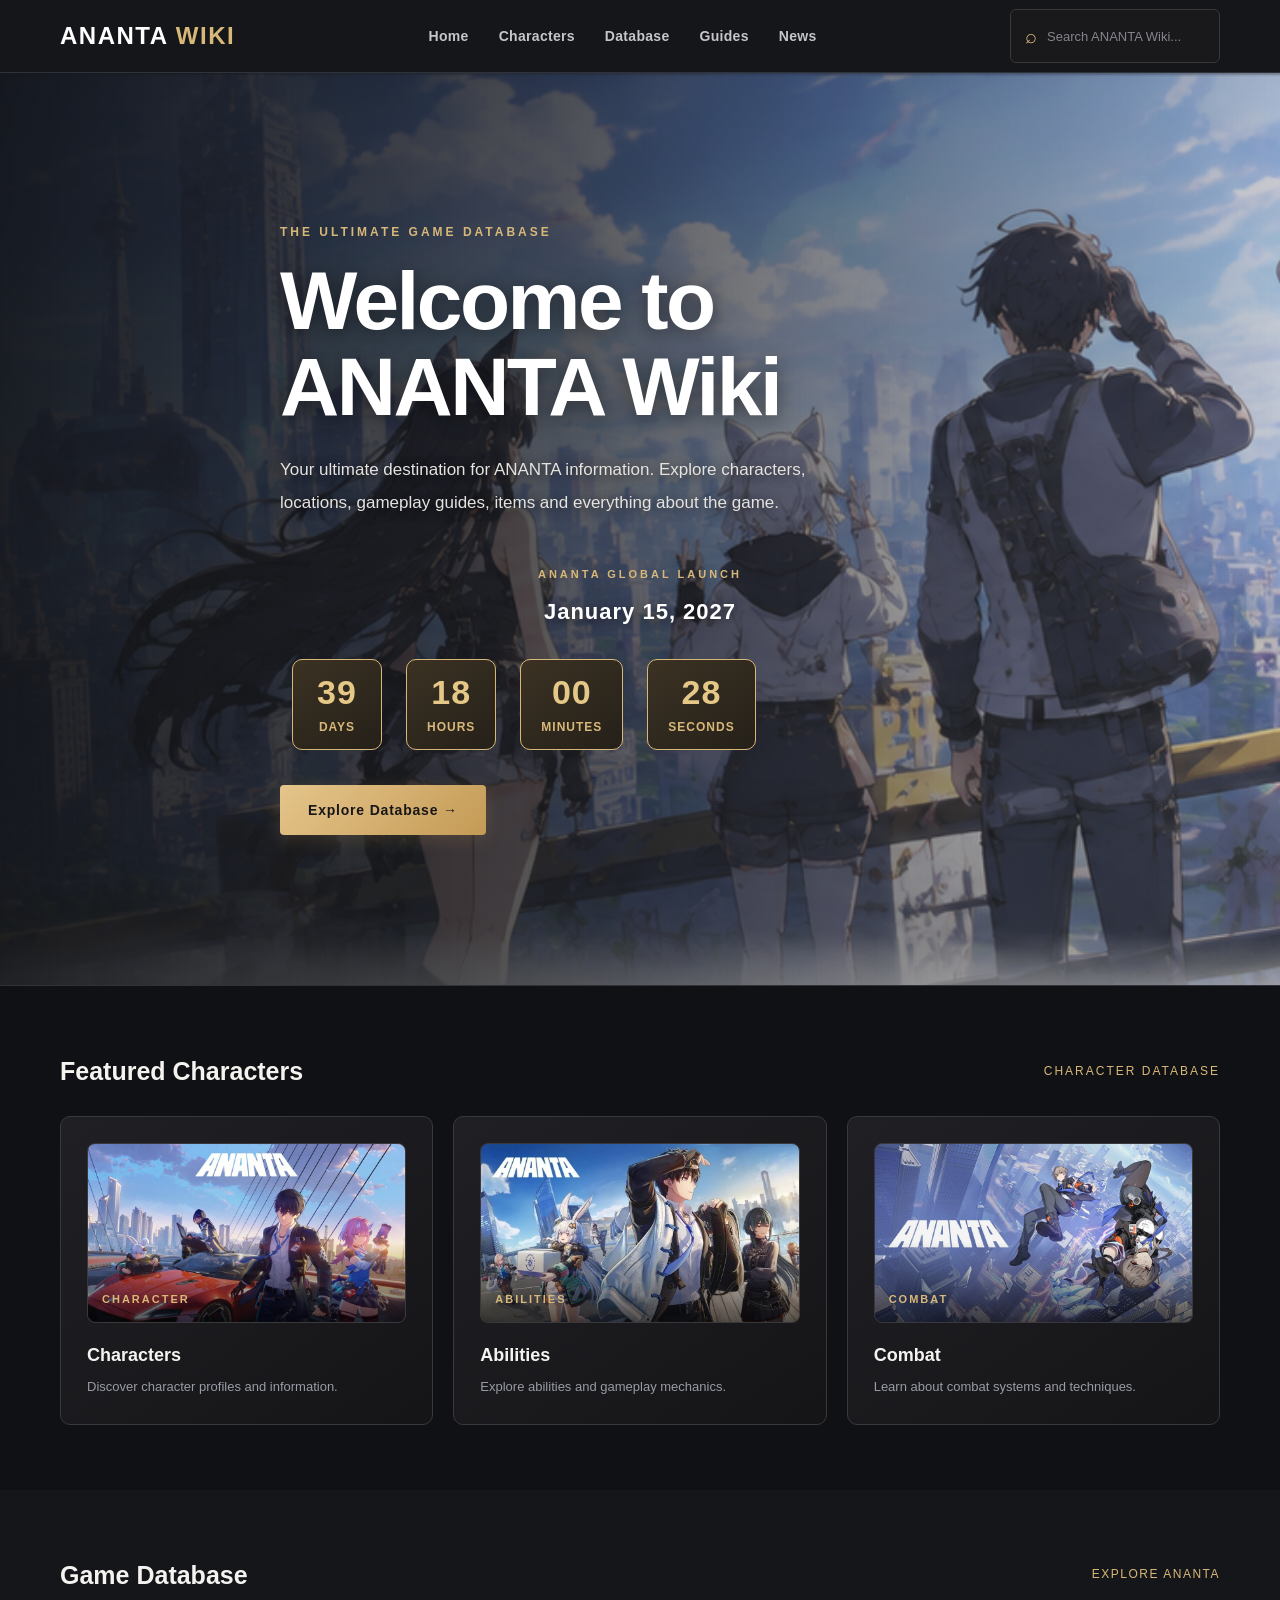
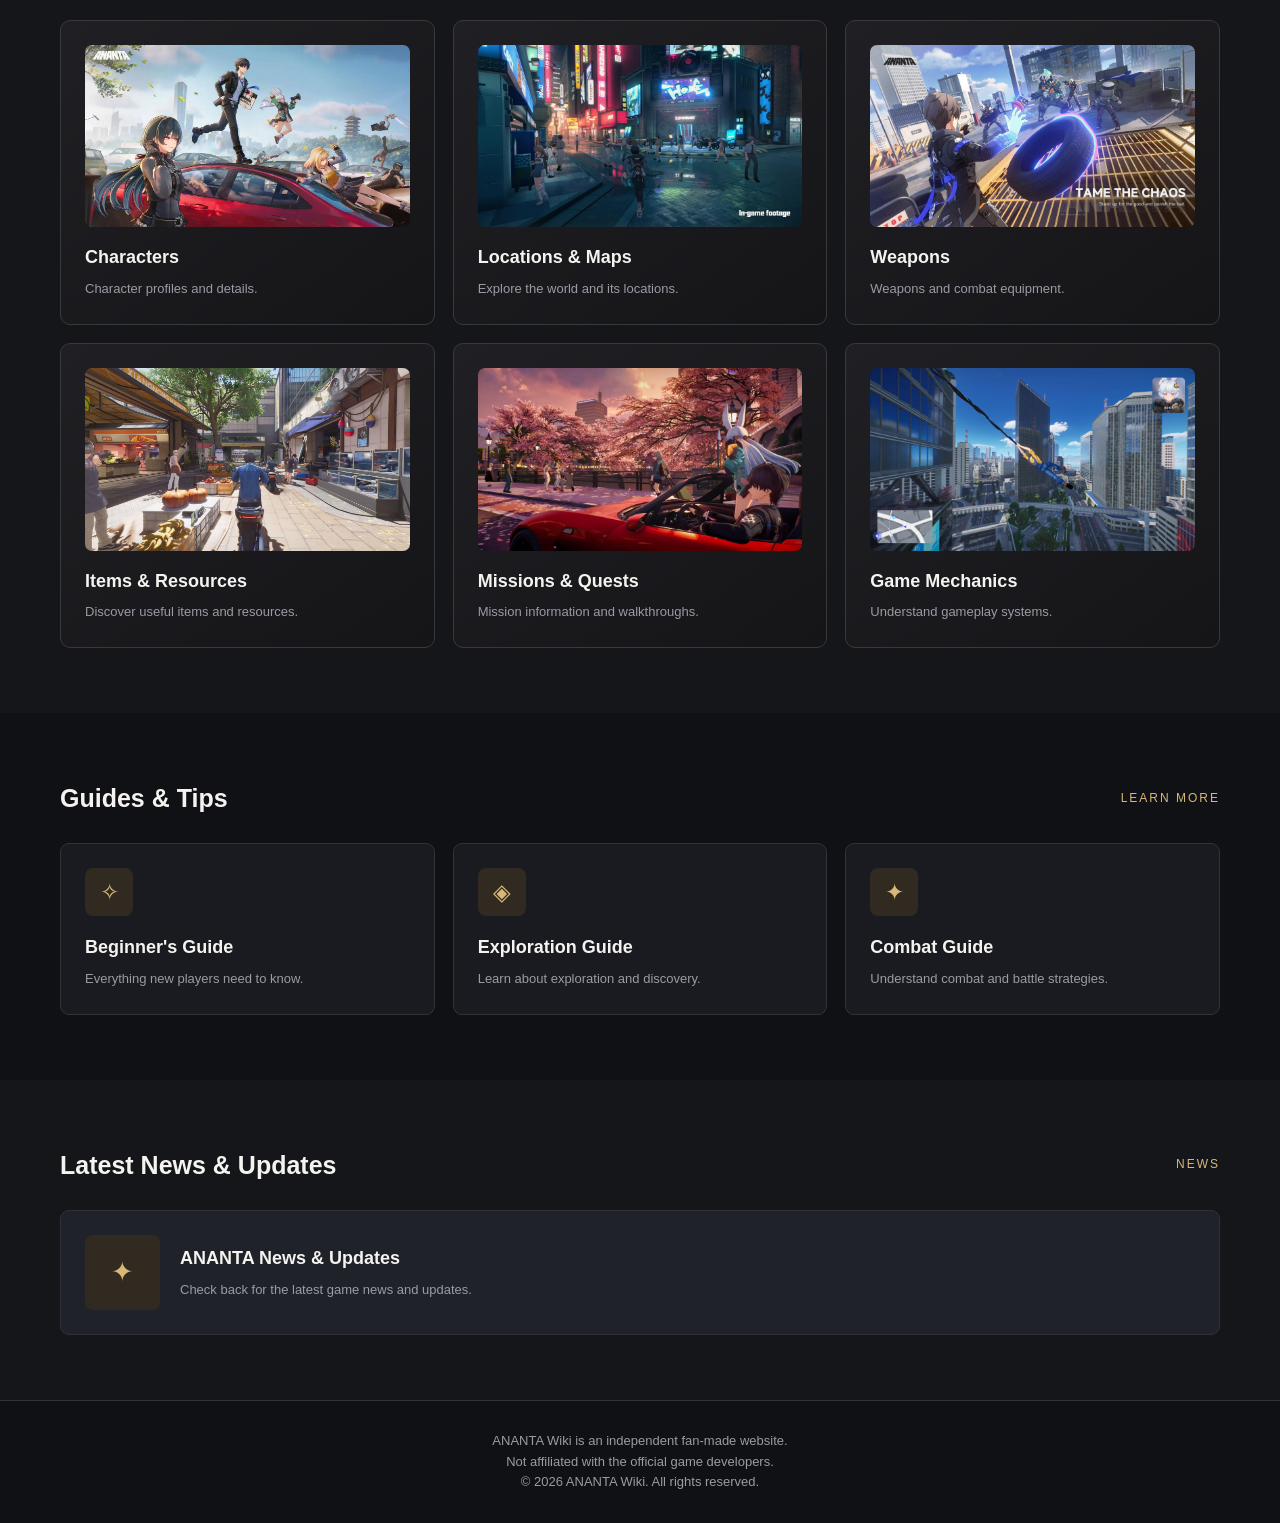
==== commit e3a971e6: "Update index.html" ====
--- a/index.html
+++ b/index.html
@@ -886,37 +886,37 @@
    
       <div class="cards database-cards">
         <a class="card" href="#characters">
-          <img class="database-image" src="database-characters.jpg" alt="ANANTA Characters" loading="lazy">
+          <img class="database-image" src="database-characters.jfif" alt="ANANTA Characters" loading="lazy">
           <h3>Characters</h3>
           <p>Character profiles and details.</p>
         </a>
 
         <a class="card" href="#guides">
-          <img class="database-image" src="database-locations.jpg" alt="ANANTA Locations and Maps" loading="lazy">
+          <img class="database-image" src="database-locations.jfif" alt="ANANTA Locations and Maps" loading="lazy">
           <h3>Locations & Maps</h3>
           <p>Explore the world and its locations.</p>
         </a>
 
         <a class="card" href="#guides">
-          <img class="database-image" src="database-weapons.jpg" alt="ANANTA Weapons" loading="lazy">
+          <img class="database-image" src="database-weapons.jfif" alt="ANANTA Weapons" loading="lazy">
           <h3>Weapons</h3>
           <p>Weapons and combat equipment.</p>
         </a>
 
         <a class="card" href="#guides">
-          <img class="database-image" src="database-items.jpg" alt="ANANTA Items and Resources" loading="lazy">
+          <img class="database-image" src="database-items.jfif" alt="ANANTA Items and Resources" loading="lazy">
           <h3>Items & Resources</h3>
           <p>Discover useful items and resources.</p>
         </a>
 
         <a class="card" href="#guides">
-          <img class="database-image" src="database-missions.jpg" alt="ANANTA Missions and Quests" loading="lazy">
+          <img class="database-image" src="database-missions.jfif" alt="ANANTA Missions and Quests" loading="lazy">
           <h3>Missions & Quests</h3>
           <p>Mission information and walkthroughs.</p>
         </a>
 
         <a class="card" href="#guides">
-          <img class="database-image" src="database-mechanics.jpg" alt="ANANTA Game Mechanics" loading="lazy">
+          <img class="database-image" src="database-mechanics.jfif" alt="ANANTA Game Mechanics" loading="lazy">
           <h3>Game Mechanics</h3>
           <p>Understand gameplay systems.</p>
         </a>
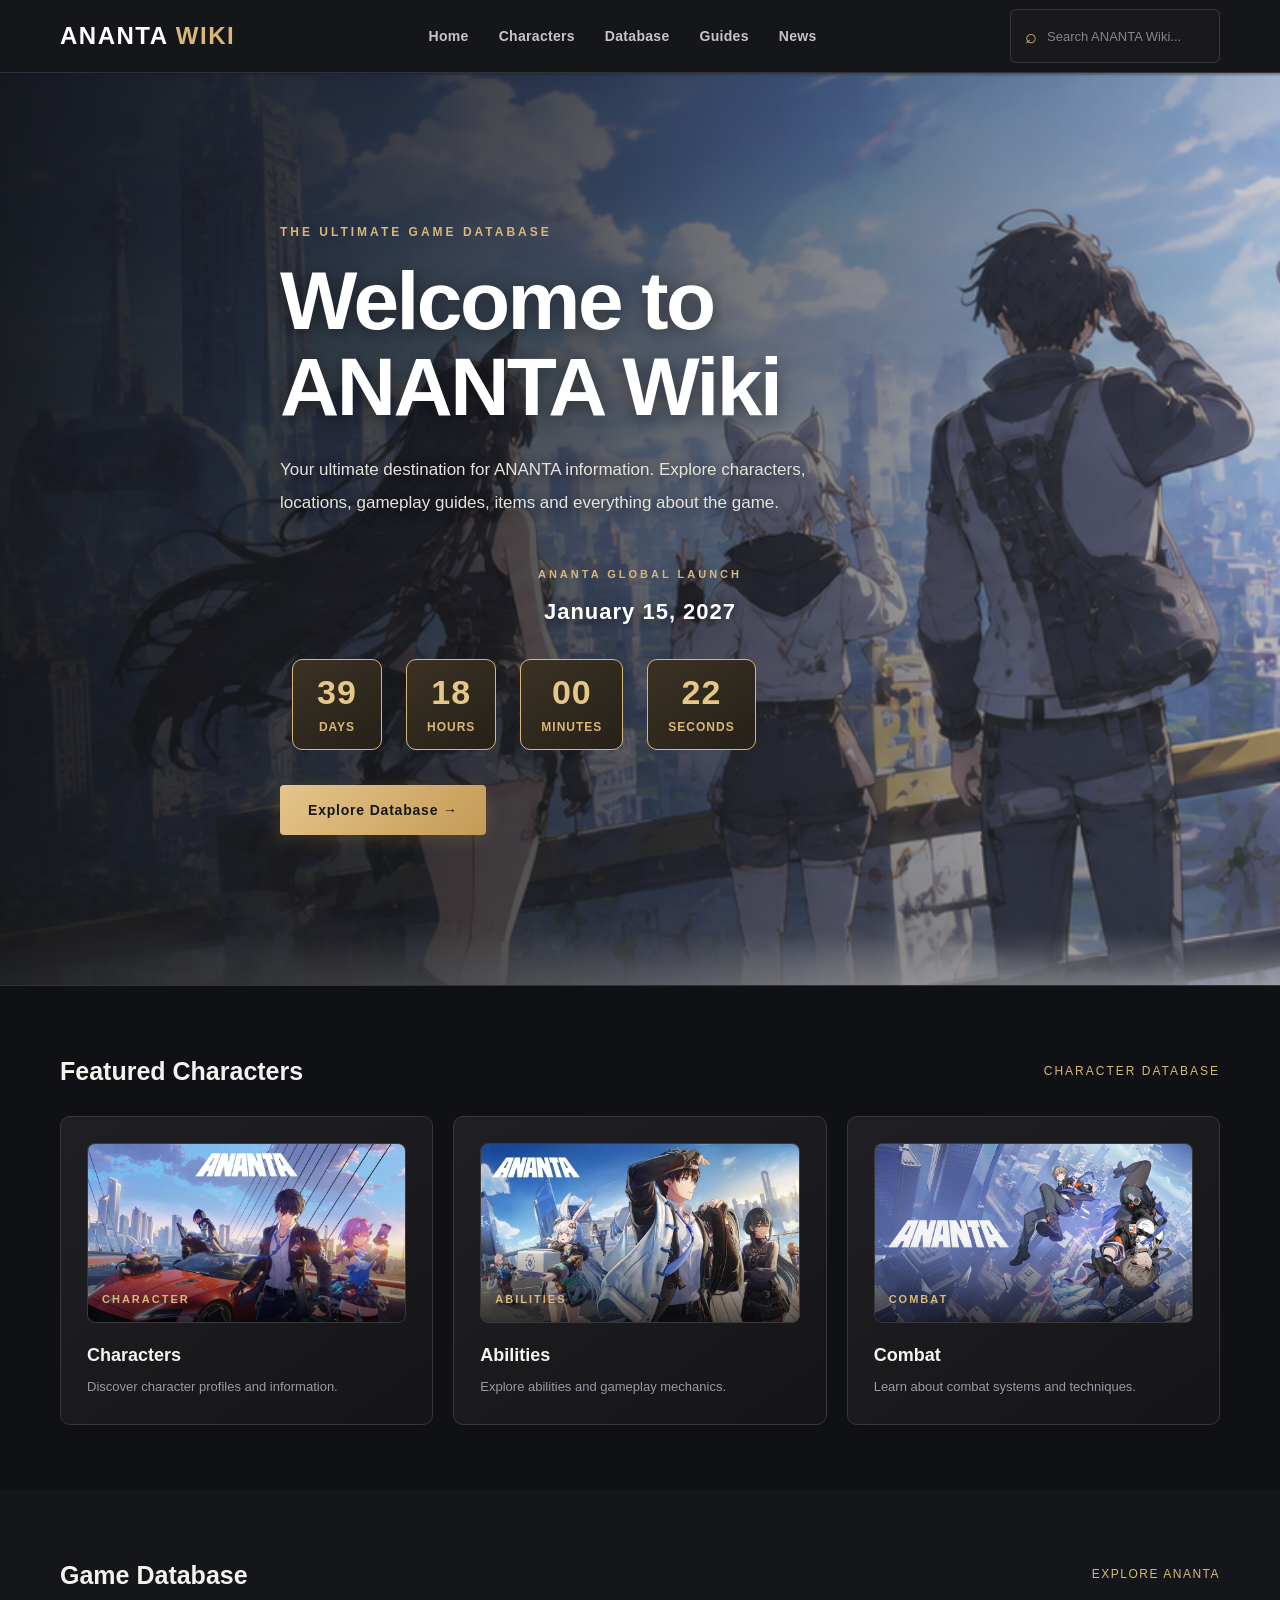
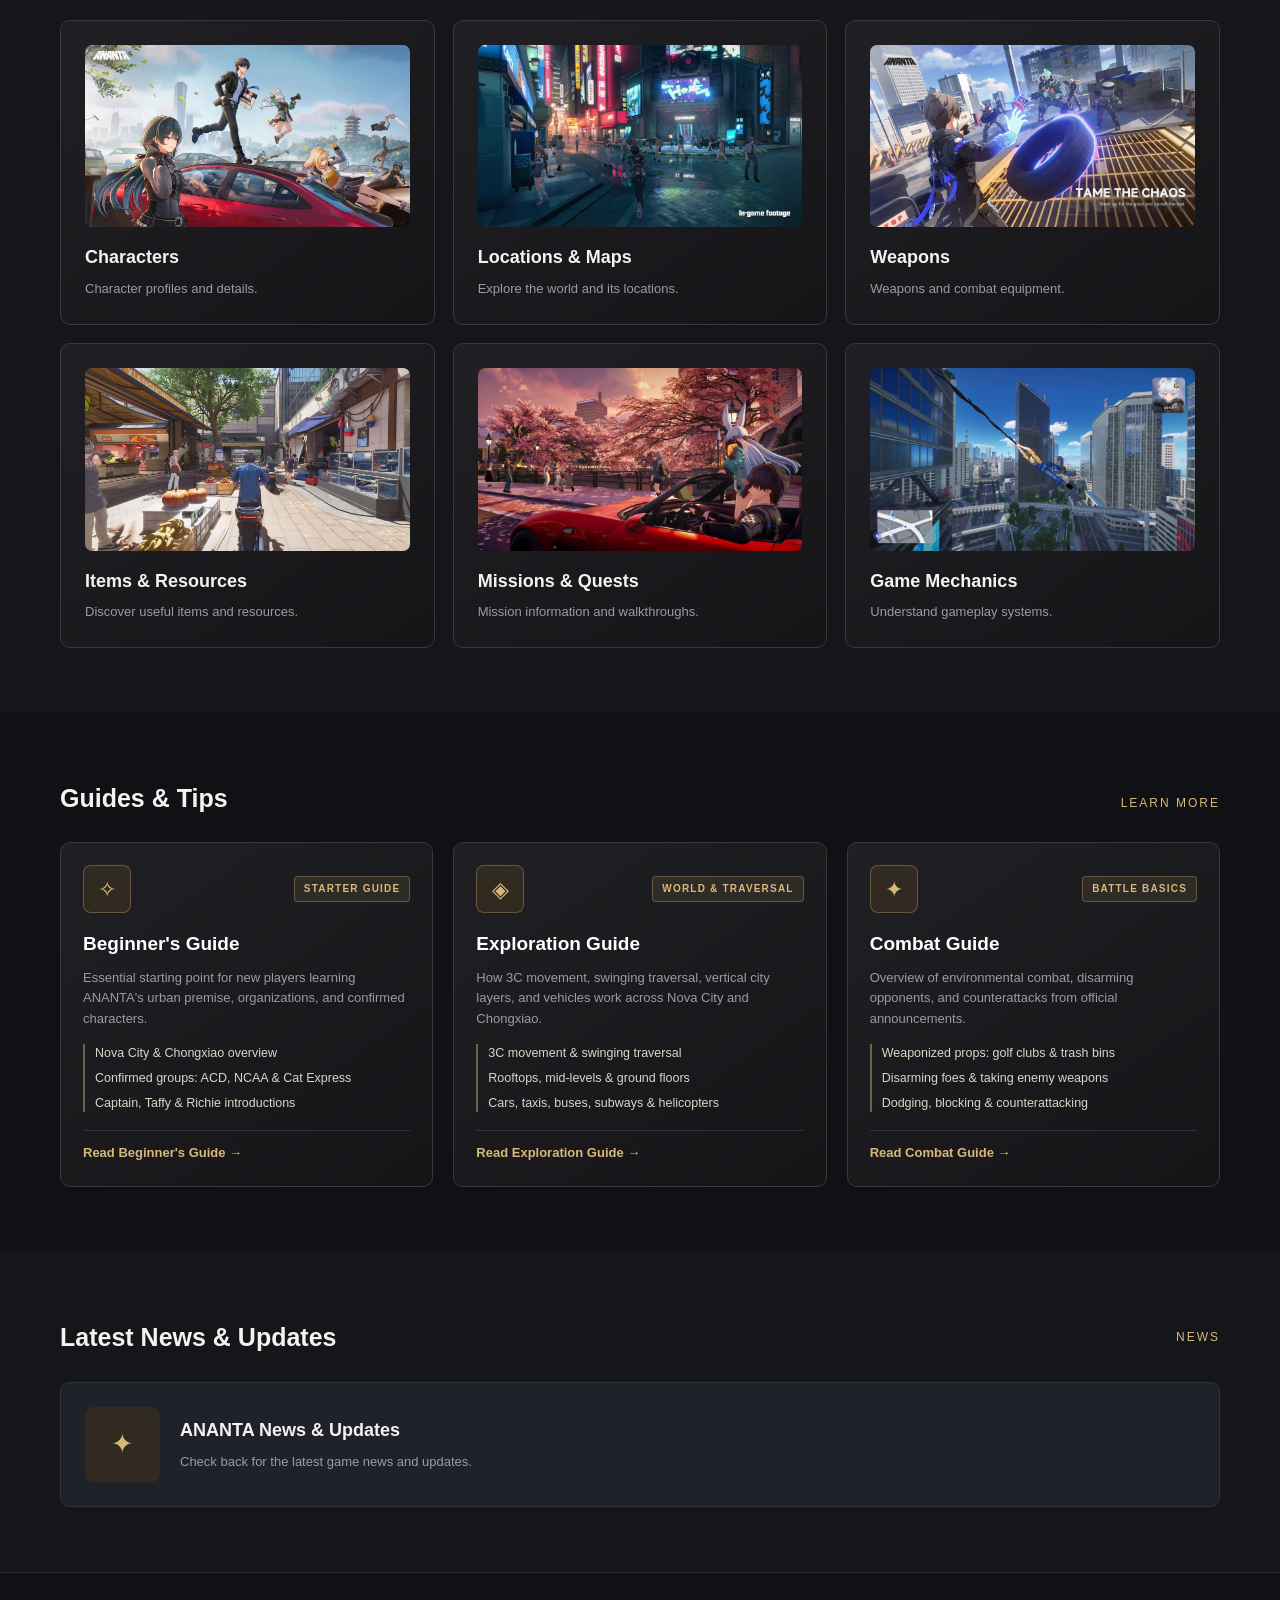
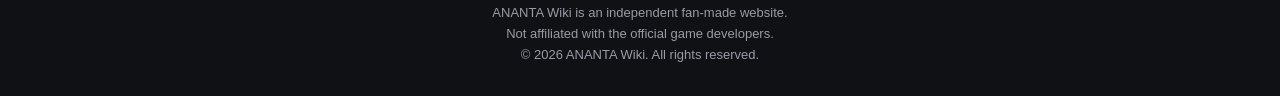
==== commit cbbc180c: "Update Guides & Tips section with linked guide cards" ====
--- a/index.html
+++ b/index.html
@@ -768,6 +768,166 @@
   }
 }
 
+/* Guides & Tips */
+#guides .section-heading {
+  display: flex;
+  justify-content: space-between;
+  align-items: baseline;
+  gap: 12px;
+  margin-bottom: 24px;
+  flex-wrap: wrap;
+}
+
+#guides .section-heading h2 {
+  font-size: 25px;
+  color: var(--text);
+  font-weight: 700;
+}
+
+#guides .cards {
+  display: grid;
+  grid-template-columns: repeat(3, minmax(0, 1fr));
+  gap: 20px;
+  align-items: stretch;
+}
+
+#guides .card {
+  display: flex;
+  flex-direction: column;
+  height: 100%;
+  min-height: 0;
+  padding: 22px;
+  background: linear-gradient(145deg, #202024, #151518);
+  border: 1px solid #39383a;
+  border-radius: 10px;
+  text-decoration: none;
+  color: inherit;
+  transition: transform 0.2s ease, border-color 0.2s ease, box-shadow 0.2s ease;
+}
+
+#guides .card:hover {
+  transform: translateY(-4px);
+  border-color: var(--gold);
+  box-shadow: 0 10px 26px rgba(0, 0, 0, 0.35);
+}
+
+#guides .guide-card-top {
+  display: flex;
+  align-items: center;
+  justify-content: space-between;
+  gap: 12px;
+  margin-bottom: 16px;
+}
+
+#guides .guide-icon {
+  width: 48px;
+  height: 48px;
+  flex-shrink: 0;
+  display: grid;
+  place-items: center;
+  background: #302a20;
+  border: 1px solid rgba(216, 184, 121, 0.32);
+  border-radius: 8px;
+  color: var(--gold);
+  font-size: 22px;
+}
+
+#guides .guide-tag {
+  display: inline-block;
+  padding: 4px 9px;
+  border-radius: 4px;
+  background: rgba(216, 184, 121, 0.1);
+  border: 1px solid rgba(216, 184, 121, 0.32);
+  color: var(--gold);
+  font-size: 10px;
+  font-weight: 700;
+  letter-spacing: 1.2px;
+  text-transform: uppercase;
+  white-space: nowrap;
+}
+
+#guides .guide-title {
+  font-size: 19px;
+  font-weight: 700;
+  color: #ffffff;
+  margin-bottom: 8px;
+}
+
+#guides .guide-desc {
+  font-size: 13px;
+  color: var(--muted);
+  line-height: 1.6;
+  margin-bottom: 14px;
+}
+
+#guides .guide-topics {
+  list-style: none;
+  display: flex;
+  flex-direction: column;
+  gap: 7px;
+  margin-bottom: 18px;
+  padding-left: 10px;
+  border-left: 2px solid rgba(216, 184, 121, 0.45);
+  flex: 1;
+}
+
+#guides .guide-topics li {
+  font-size: 12.5px;
+  color: #dcd6c8;
+  line-height: 1.45;
+}
+
+#guides .guide-cta {
+  display: inline-flex;
+  align-items: center;
+  gap: 6px;
+  width: 100%;
+  margin-top: auto;
+  padding-top: 12px;
+  border-top: 1px solid var(--border);
+  font-size: 13px;
+  font-weight: 700;
+  color: var(--gold);
+  white-space: nowrap;
+}
+
+@media (max-width: 768px) {
+  #guides .cards {
+    grid-template-columns: repeat(2, minmax(0, 1fr));
+    gap: 14px;
+  }
+
+  #guides .card {
+    min-width: 0;
+    padding: 20px;
+  }
+}
+
+@media (max-width: 520px) {
+  #guides .section-heading {
+    flex-direction: column;
+    align-items: flex-start;
+    gap: 6px;
+    margin-bottom: 18px;
+  }
+
+  #guides .section-heading h2 {
+    font-size: 22px;
+    line-height: 1.2;
+    letter-spacing: -0.2px;
+  }
+
+  #guides .section-heading span {
+    font-size: 11px;
+    letter-spacing: 1.8px;
+  }
+
+  #guides .cards {
+    grid-template-columns: 1fr;
+    gap: 14px;
+  }
+}
+
   </style>
 </head>
 
@@ -927,26 +1087,55 @@
   <section id="guides">
     <div class="container">
       <div class="section-heading">
-        <h2>Guides & Tips</h2>
+        <h2>Guides &amp; Tips</h2>
         <span>LEARN MORE</span>
       </div>
 
       <div class="cards">
-        <div class="card">
-          <div class="card-icon">✧</div>
-          <h3>Beginner's Guide</h3>
-          <p>Everything new players need to know.</p>
-        </div>
-        <div class="card">
-          <div class="card-icon">◈</div>
-          <h3>Exploration Guide</h3>
-          <p>Learn about exploration and discovery.</p>
-        </div>
-        <div class="card">
-          <div class="card-icon">✦</div>
-          <h3>Combat Guide</h3>
-          <p>Understand combat and battle strategies.</p>
-        </div>
+        <a class="card" href="guides/beginners-guide.html">
+          <div class="guide-card-top">
+            <div class="guide-icon" aria-hidden="true">✧</div>
+            <span class="guide-tag">Starter Guide</span>
+          </div>
+          <h3 class="guide-title">Beginner's Guide</h3>
+          <p class="guide-desc">Essential starting point for new players learning ANANTA's urban premise, organizations, and confirmed characters.</p>
+          <ul class="guide-topics">
+            <li>Nova City &amp; Chongxiao overview</li>
+            <li>Confirmed groups: ACD, NCAA &amp; Cat Express</li>
+            <li>Captain, Taffy &amp; Richie introductions</li>
+          </ul>
+          <div class="guide-cta"><span>Read Beginner's Guide →</span></div>
+        </a>
+
+        <a class="card" href="guides/exploration-guide.html">
+          <div class="guide-card-top">
+            <div class="guide-icon" aria-hidden="true">◈</div>
+            <span class="guide-tag">World &amp; Traversal</span>
+          </div>
+          <h3 class="guide-title">Exploration Guide</h3>
+          <p class="guide-desc">How 3C movement, swinging traversal, vertical city layers, and vehicles work across Nova City and Chongxiao.</p>
+          <ul class="guide-topics">
+            <li>3C movement &amp; swinging traversal</li>
+            <li>Rooftops, mid-levels &amp; ground floors</li>
+            <li>Cars, taxis, buses, subways &amp; helicopters</li>
+          </ul>
+          <div class="guide-cta"><span>Read Exploration Guide →</span></div>
+        </a>
+
+        <a class="card" href="guides/combat-guide.html">
+          <div class="guide-card-top">
+            <div class="guide-icon" aria-hidden="true">✦</div>
+            <span class="guide-tag">Battle Basics</span>
+          </div>
+          <h3 class="guide-title">Combat Guide</h3>
+          <p class="guide-desc">Overview of environmental combat, disarming opponents, and counterattacks from official announcements.</p>
+          <ul class="guide-topics">
+            <li>Weaponized props: golf clubs &amp; trash bins</li>
+            <li>Disarming foes &amp; taking enemy weapons</li>
+            <li>Dodging, blocking &amp; counterattacking</li>
+          </ul>
+          <div class="guide-cta"><span>Read Combat Guide →</span></div>
+        </a>
       </div>
     </div>
   </section>
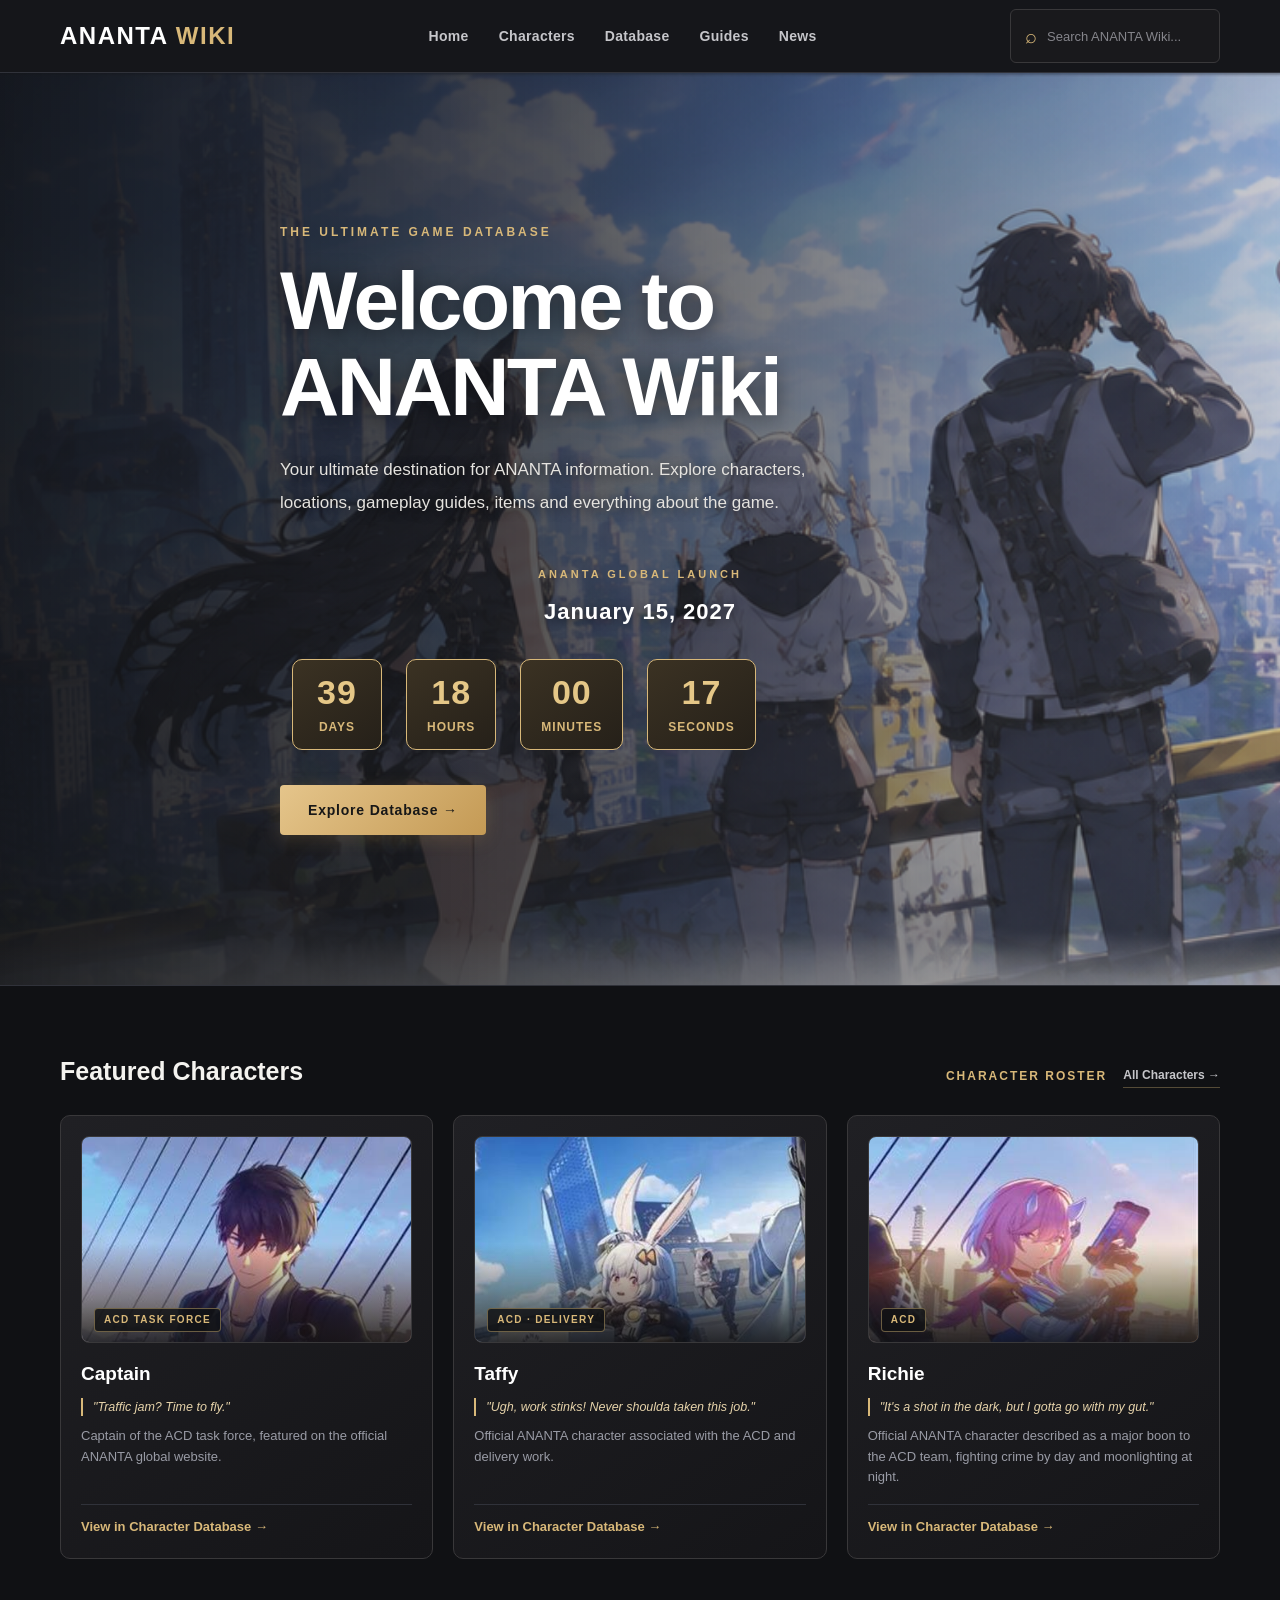
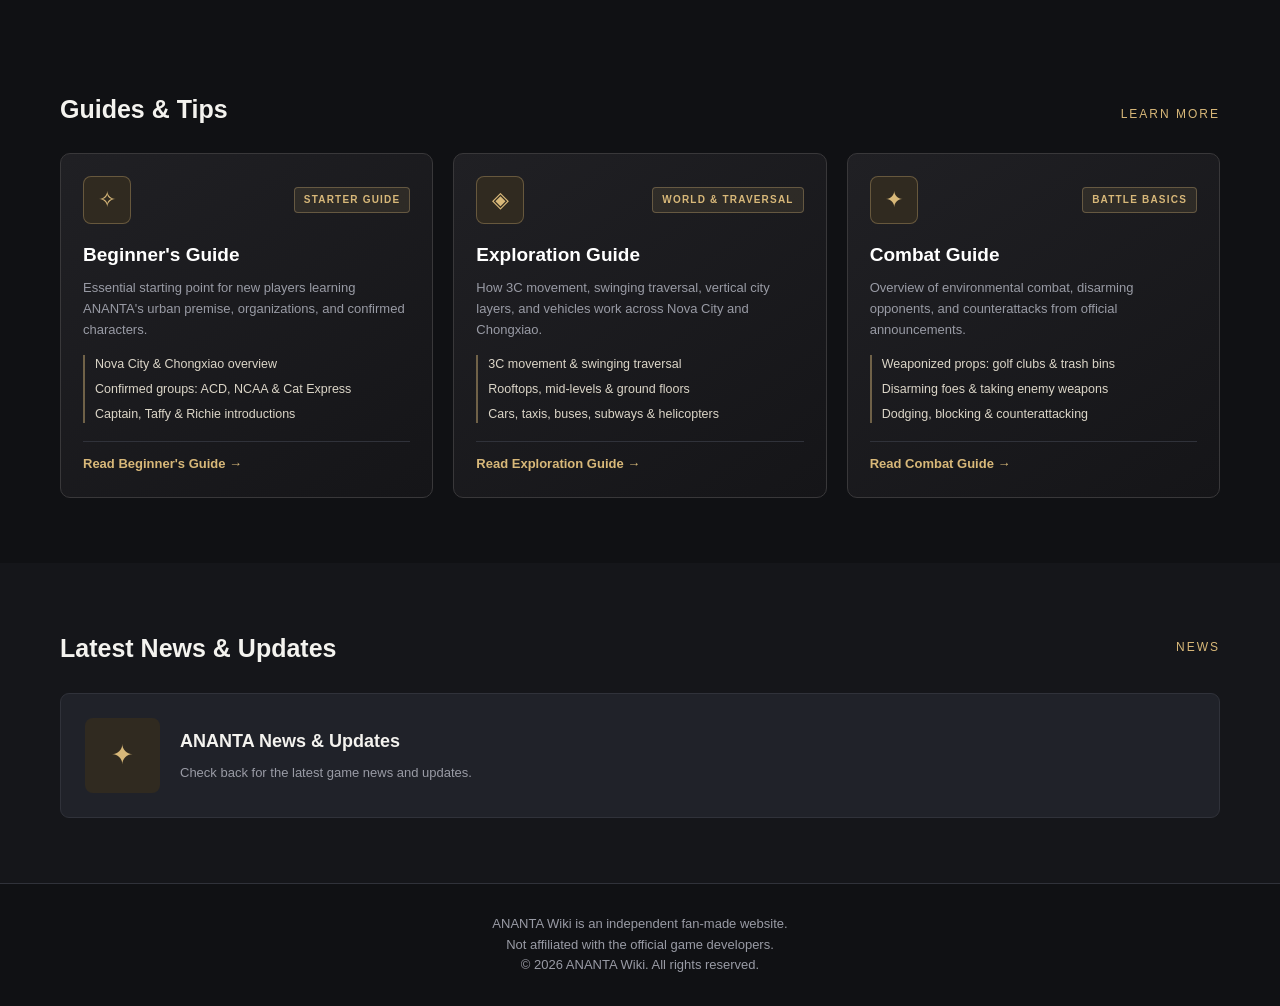
==== commit 3a0d9ef1: "Update Featured Characters section with Captain, Taffy, and Richie" ====
--- a/index.html
+++ b/index.html
@@ -477,140 +477,199 @@
   .countdown-box span {
     font-size: 8px;
   }
-}/* Featured Characters */
+}
+
+/* Featured Characters */
+#characters .section-heading {
+  display: flex;
+  justify-content: space-between;
+  align-items: baseline;
+  gap: 12px;
+  margin-bottom: 24px;
+  flex-wrap: wrap;
+}
+
+#characters .section-heading h2 {
+  font-size: 25px;
+  color: var(--text);
+  font-weight: 700;
+}
+
+#characters .character-heading-right {
+  display: flex;
+  align-items: center;
+  gap: 16px;
+}
+
+#characters .character-eyebrow {
+  color: var(--gold);
+  font-size: 12px;
+  font-weight: 700;
+  letter-spacing: 2px;
+}
+
+#characters .character-all-link {
+  color: #c6c6ca;
+  font-size: 12px;
+  font-weight: 700;
+  text-decoration: none;
+  border-bottom: 1px solid rgba(216, 184, 121, 0.35);
+  padding-bottom: 2px;
+  transition: color 0.2s ease, border-color 0.2s ease;
+}
+
+#characters .character-all-link:hover {
+  color: var(--gold);
+  border-color: var(--gold);
+}
+
 #characters .cards {
+  display: grid;
   grid-template-columns: repeat(3, minmax(0, 1fr));
   gap: 20px;
+  align-items: stretch;
 }
 
 #characters .card {
-  min-height: 220px;
-  padding: 26px;
+  display: flex;
+  flex-direction: column;
+  height: 100%;
+  min-height: 0;
+  padding: 20px;
   background: linear-gradient(145deg, #202024, #151518);
   border: 1px solid #39383a;
   border-radius: 10px;
-}
-
-#characters .card-icon {
-  width: 54px;
-  height: 54px;
-  font-size: 26px;
-  border: 1px solid rgba(216, 184, 121, 0.25);
+  text-decoration: none;
+  color: inherit;
+  transition: transform 0.2s ease, border-color 0.2s ease;
+}
+
+#characters .card:hover {
+  transform: translateY(-4px);
+  border-color: var(--gold);
+}
+
+#characters .character-media {
+  position: relative;
+  width: 100%;
+  aspect-ratio: 16 / 10;
+  border-radius: 8px;
+  overflow: hidden;
+  border: 1px solid #39383a;
+  margin-bottom: 16px;
+  background: #141519;
+}
+
+#characters .character-media img {
+  display: block;
+  width: 100%;
+  height: 100%;
+  object-fit: cover;
+}
+
+#characters .character-media::after {
+  content: "";
+  position: absolute;
+  inset: 0;
+  background: linear-gradient(180deg, transparent 52%, rgba(16, 17, 20, 0.86) 100%);
+  pointer-events: none;
+}
+
+#characters .character-role-badge {
+  position: absolute;
+  left: 12px;
+  bottom: 10px;
+  z-index: 1;
+  display: inline-block;
+  padding: 3px 9px;
+  border-radius: 4px;
+  background: rgba(16, 17, 20, 0.84);
+  border: 1px solid rgba(216, 184, 121, 0.45);
+  color: var(--gold);
+  font-size: 10px;
+  font-weight: 700;
+  letter-spacing: 1.3px;
+  text-transform: uppercase;
+}
+
+#characters .character-name {
+  font-size: 19px;
+  font-weight: 700;
+  color: #ffffff;
+  margin-bottom: 8px;
+}
+
+#characters .character-tagline {
+  font-size: 12.5px;
+  font-style: italic;
+  color: #e6d3aa;
+  border-left: 2px solid var(--gold);
+  padding-left: 10px;
+  margin-bottom: 10px;
+  line-height: 1.45;
+}
+
+#characters .character-desc {
+  font-size: 13px;
+  color: var(--muted);
+  line-height: 1.6;
+  margin-bottom: 16px;
+  flex: 1;
+}
+
+#characters .character-cta {
+  display: inline-flex;
+  align-items: center;
+  gap: 6px;
+  width: 100%;
+  margin-top: auto;
+  padding-top: 12px;
+  border-top: 1px solid var(--border);
+  font-size: 13px;
+  font-weight: 700;
+  color: var(--gold);
+  white-space: nowrap;
 }
 
 @media (max-width: 768px) {
   #characters .cards {
     grid-template-columns: repeat(2, minmax(0, 1fr));
+    gap: 14px;
+  }
+
+  #characters .card {
+    min-width: 0;
+  }
+}
+
+@media (max-width: 520px) {
+  #characters .section-heading {
+    flex-direction: column;
+    align-items: flex-start;
+    gap: 6px;
+    margin-bottom: 18px;
+  }
+
+  #characters .section-heading h2 {
+    font-size: 22px;
+    line-height: 1.2;
+    letter-spacing: -0.2px;
+  }
+
+  #characters .character-heading-right {
+    width: 100%;
+    justify-content: space-between;
     gap: 12px;
   }
 
-  #characters .card {
-    min-height: 190px;
-    padding: 18px;
-  }
-}
-
-@media (max-width: 420px) {
+  #characters .character-eyebrow {
+    font-size: 11px;
+    letter-spacing: 1.8px;
+  }
+
   #characters .cards {
     grid-template-columns: 1fr;
-  }
-}
-    
-/* Featured Characters - Image Areas */
-#characters .card-image {
-  width: 100%;
-  height: 180px;
-  display: flex;
-  align-items: flex-end;
-  padding: 14px;
-  box-sizing: border-box;
-  background: linear-gradient(145deg, #29272a, #151518);
-  border: 1px solid #39383a;
-  border-radius: 8px;
-  margin-bottom: 18px;
-  overflow: hidden;
-}
-
-#characters .card-image span {
-  color: var(--gold);
-  font-size: 11px;
-  font-weight: 700;
-  letter-spacing: 2px;
-}
-
-@media (max-width: 768px) {
-  #characters .card-image {
-    height: 150px;
-  }
-}
-
-@media (max-width: 420px) {
-  #characters .card-image {
-    height: 180px;
-  }
-}
-
-#characters .character-image {
-  background:
-    linear-gradient(180deg, transparent 55%, rgba(0, 0, 0, 0.65)),
-    url("nETMUUkjNQXnGzS7aX9TvVjFR78L3JsrbVXHeCTIhOxmba20jxB2VwvGPy_pSf6V1224vsa6bBcRPp_y4us8NhyKsnsXP36RqmeiRW3NvTZ2pe41EDbdOFfh428Urh9co_QYwA7OGR64T8FDhHZW4C9eiAQHL1-z8AbFMHqC1N-7DRT4woSWbgTM6HjHVVL5.jfif") center 30% / cover no-repeat;
-}
-
-#characters .abilities-image {
-  background:
-    linear-gradient(180deg, transparent 55%, rgba(0, 0, 0, 0.65)),
-    url("7nfbtd2OFcp8BEvrmf9P4oGgVSaz8rePx9zde41we6a3krtafONKbrmUaP7KKQONp8oIklPHAI-VdqrcogTogHJcCibQwH-wQ5xWn1TcwfZfehKTvMmOddslQaT5BBTH8FggkYr6cDg0HnBPLqUS-byZNolmnzOWu06Qm-Lh_LVLyYbC-gs8OFNjrMRnl4oT.jfif") left center / cover no-repeat;
-}
-
-
-#characters .combat-image {
-  background:
-    linear-gradient(180deg, transparent 55%, rgba(0, 0, 0, 0.65)),
-    url("4foIrQ5bJ9a1hK_cHeWsROYIVpnvEOfqtBxlMwF3IpEjqq6SKXxHGPYhdhZrMmTyimAOqLI7j-sG-Tt0xtrAkTm5iDkawhuoMM5jQxW6nUXMrj-pOrIRER7qCf_WHvTe7tVoPQMnnG9LM_XMq--NPeNDTQNVM0mZ5Z4Gel1VgtneSFP-Mcq30WhBr56mD7nB.jfif") center 30% / cover no-repeat;
-}
-
-
-@media (max-width: 768px) {
-  #characters .section-heading {
-    display: flex;
-    flex-direction: row;
-    align-items: center;
-    justify-content: space-between;
-    gap: 8px;
-    flex-wrap: nowrap;
-  }
-
-  #characters .section-heading h2 {
-    font-size: clamp(16px, 4.5vw, 22px);
-    white-space: nowrap;
-    margin: 0;
-  }
-
-  #characters .section-heading span {
-    font-size: 9px;
-    white-space: nowrap;
-    letter-spacing: 1px;
-  }
-}
-
-@media (max-width: 768px) {
-  #characters .cards {
-    column-gap: 12px;
-    row-gap: 14px;
-  }
-
-  #characters .card {
-    min-width: 0;
-    box-sizing: border-box;
-  }
-
-  #characters .card h3 {
-    font-size: 16px;
-  }
-
-  #characters .card p {
-    font-size: 12px;
-    line-height: 1.6;
+    gap: 14px;
   }
 }
 
@@ -1005,80 +1064,44 @@
     <div class="container">
       <div class="section-heading">
         <h2>Featured Characters</h2>
-        <span>CHARACTER DATABASE</span>
+        <div class="character-heading-right">
+          <span class="character-eyebrow">CHARACTER ROSTER</span>
+          <a class="character-all-link" href="#database">All Characters →</a>
+        </div>
       </div>
 
-<div class="cards">
-  <a class="card" href="#database">
-    <div class="card-image character-image">
-      <span>CHARACTER</span>
-    </div>
-    <h3>Characters</h3>
-    <p>Discover character profiles and information.</p>
-  </a>
-
-  <a class="card" href="#database">
-    <div class="card-image abilities-image">
-      <span>ABILITIES</span>
-    </div>
-    <h3>Abilities</h3>
-    <p>Explore abilities and gameplay mechanics.</p>
-  </a>
-
-  <a class="card" href="#database">
-    <div class="card-image combat-image">
-      <span>COMBAT</span>
-    </div>
-    <h3>Combat</h3>
-    <p>Learn about combat systems and techniques.</p>
-  </a>
-</div>
-</div>
-</section>
-
-  <section class="database" id="database">
-    <div class="container">
-      <div class="section-heading">
-        <h2>Game Database</h2>
-        <span>EXPLORE ANANTA</span>
-      </div>
-
-   
-      <div class="cards database-cards">
-        <a class="card" href="#characters">
-          <img class="database-image" src="database-characters.jfif" alt="ANANTA Characters" loading="lazy">
-          <h3>Characters</h3>
-          <p>Character profiles and details.</p>
+      <div class="cards">
+        <a class="card" href="#database">
+          <div class="character-media">
+            <img src="images/characters/captain.jpg" alt="Captain — ACD Task Force" loading="lazy">
+            <span class="character-role-badge">ACD Task Force</span>
+          </div>
+          <h3 class="character-name">Captain</h3>
+          <p class="character-tagline">"Traffic jam? Time to fly."</p>
+          <p class="character-desc">Captain of the ACD task force, featured on the official ANANTA global website.</p>
+          <div class="character-cta"><span>View in Character Database →</span></div>
         </a>
 
-        <a class="card" href="#guides">
-          <img class="database-image" src="database-locations.jfif" alt="ANANTA Locations and Maps" loading="lazy">
-          <h3>Locations & Maps</h3>
-          <p>Explore the world and its locations.</p>
+        <a class="card" href="#database">
+          <div class="character-media">
+            <img src="images/characters/taffy.jpg" alt="Taffy — ANANTA ACD" loading="lazy">
+            <span class="character-role-badge">ACD · Delivery</span>
+          </div>
+          <h3 class="character-name">Taffy</h3>
+          <p class="character-tagline">"Ugh, work stinks! Never shoulda taken this job."</p>
+          <p class="character-desc">Official ANANTA character associated with the ACD and delivery work.</p>
+          <div class="character-cta"><span>View in Character Database →</span></div>
         </a>
 
-        <a class="card" href="#guides">
-          <img class="database-image" src="database-weapons.jfif" alt="ANANTA Weapons" loading="lazy">
-          <h3>Weapons</h3>
-          <p>Weapons and combat equipment.</p>
-        </a>
-
-        <a class="card" href="#guides">
-          <img class="database-image" src="database-items.jfif" alt="ANANTA Items and Resources" loading="lazy">
-          <h3>Items & Resources</h3>
-          <p>Discover useful items and resources.</p>
-        </a>
-
-        <a class="card" href="#guides">
-          <img class="database-image" src="database-missions.jfif" alt="ANANTA Missions and Quests" loading="lazy">
-          <h3>Missions & Quests</h3>
-          <p>Mission information and walkthroughs.</p>
-        </a>
-
-        <a class="card" href="#guides">
-          <img class="database-image" src="database-mechanics.jfif" alt="ANANTA Game Mechanics" loading="lazy">
-          <h3>Game Mechanics</h3>
-          <p>Understand gameplay systems.</p>
+        <a class="card" href="#database">
+          <div class="character-media">
+            <img src="images/characters/richie.jpg" alt="Richie — ANANTA ACD" loading="lazy">
+            <span class="character-role-badge">ACD</span>
+          </div>
+          <h3 class="character-name">Richie</h3>
+          <p class="character-tagline">"It's a shot in the dark, but I gotta go with my gut."</p>
+          <p class="character-desc">Official ANANTA character described as a major boon to the ACD team, fighting crime by day and moonlighting at night.</p>
+          <div class="character-cta"><span>View in Character Database →</span></div>
         </a>
       </div>
     </div>
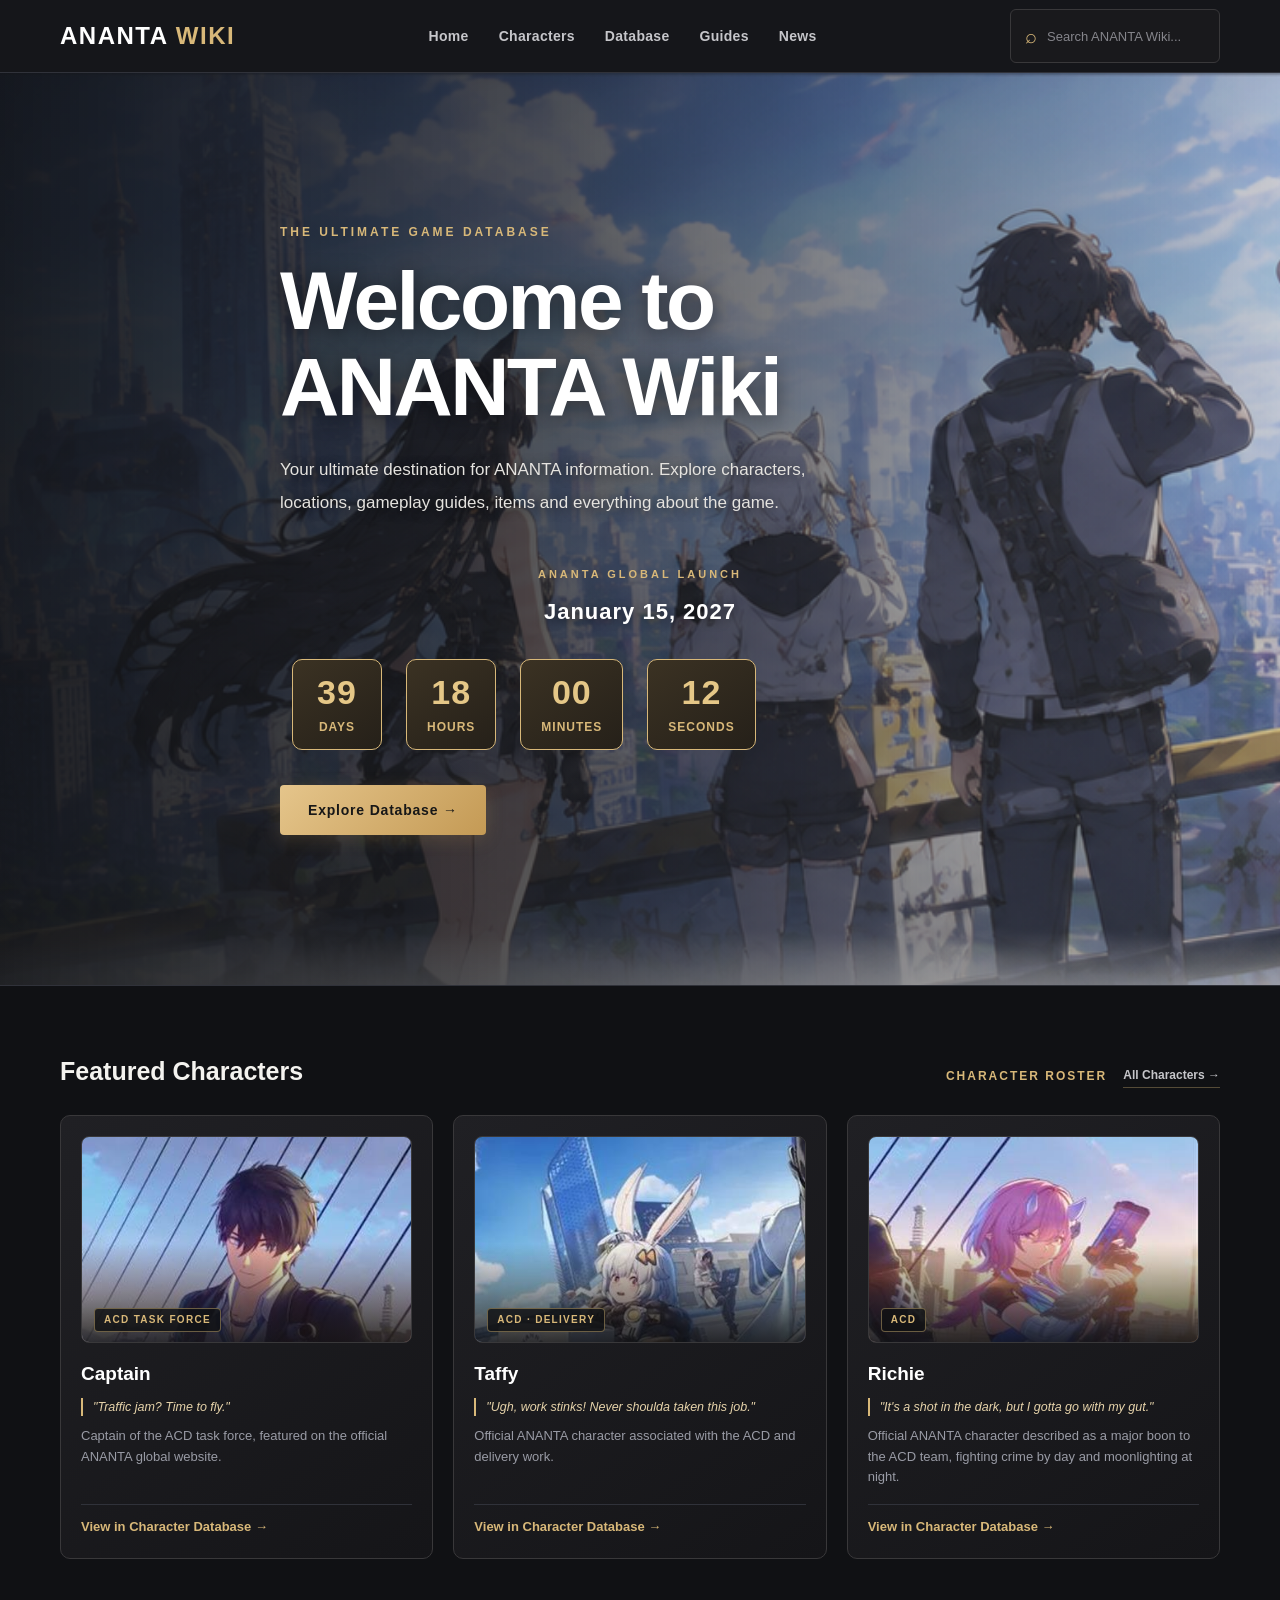
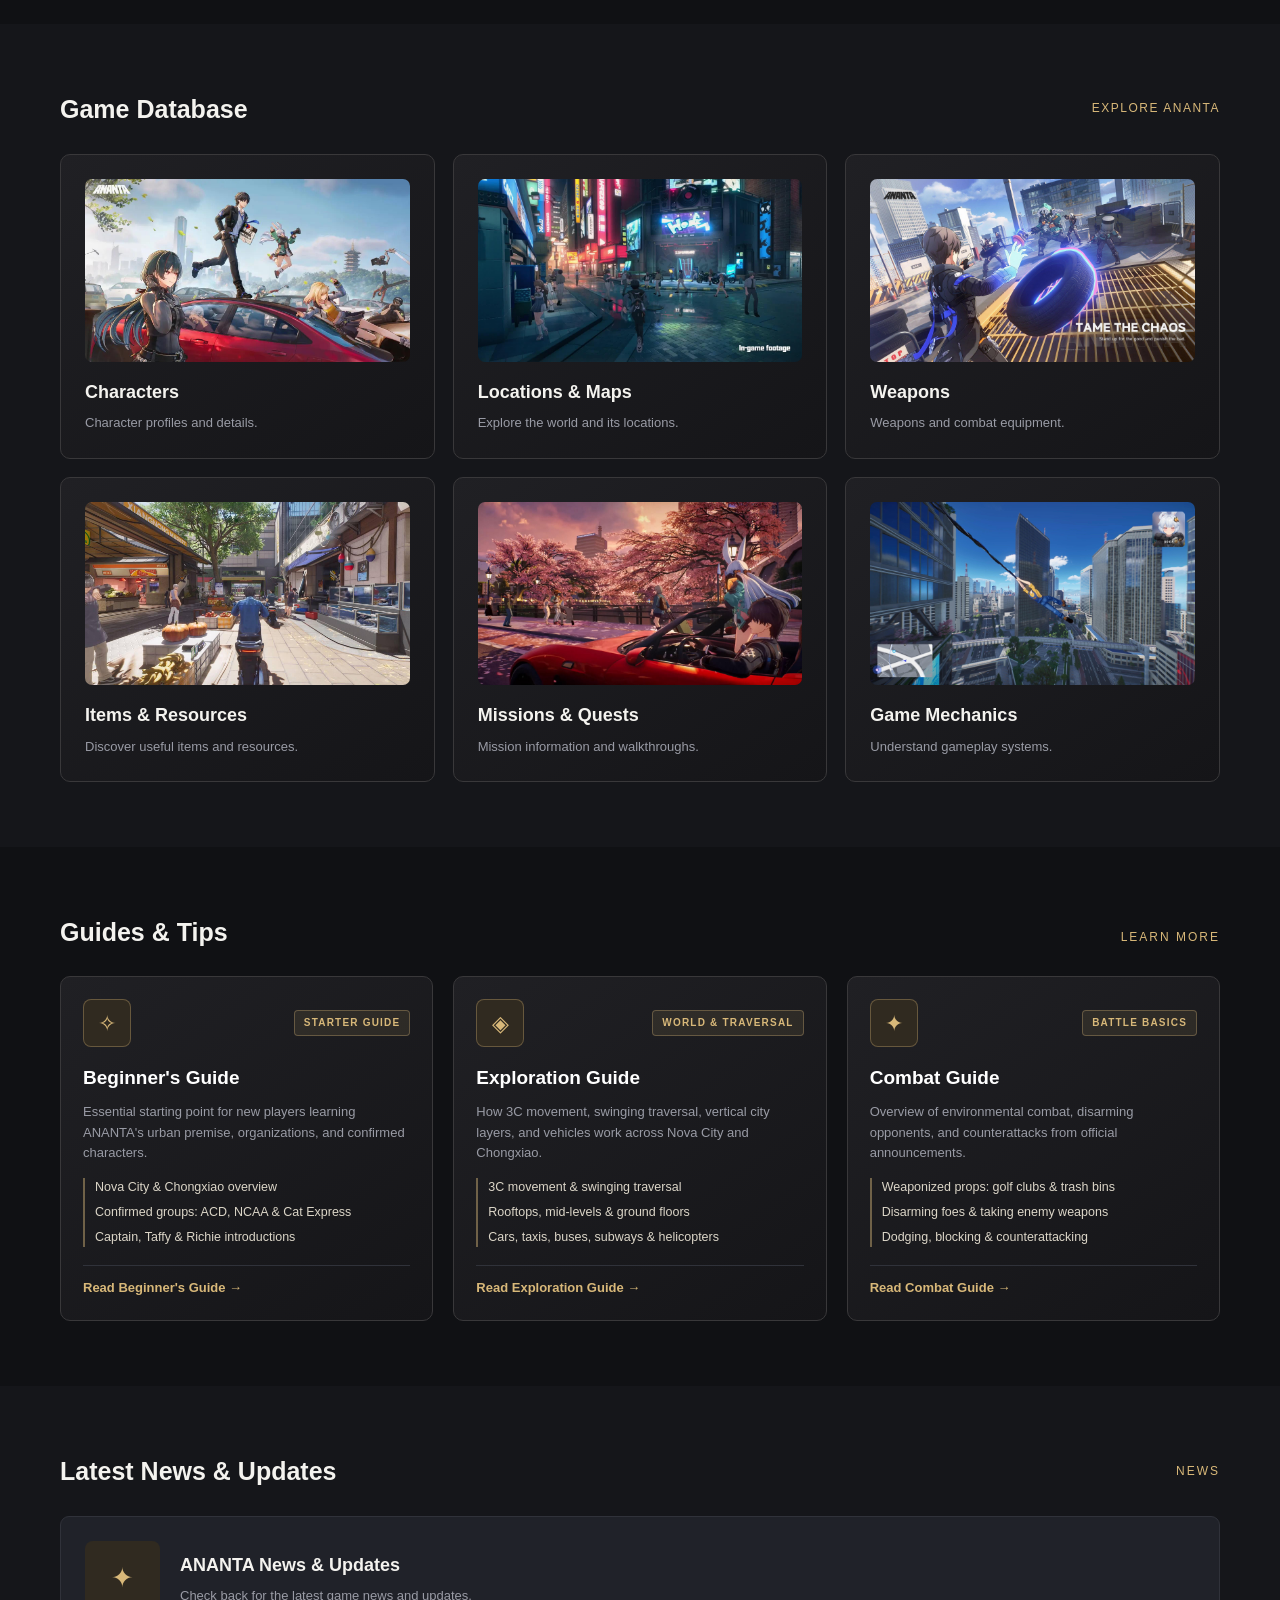
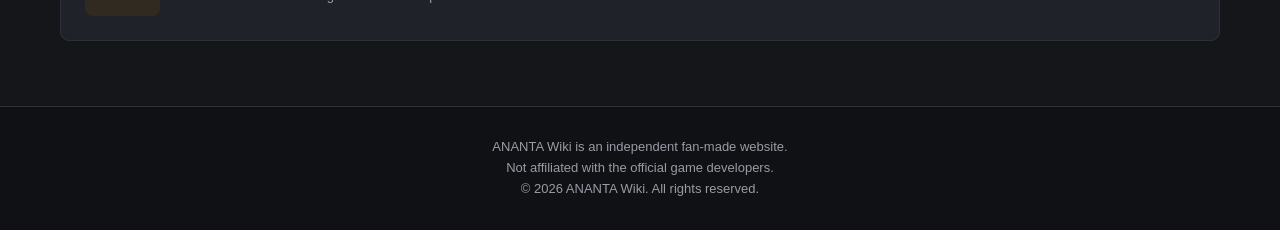
==== commit a79a3716: "Restore six-card Game Database section in index.html" ====
--- a/index.html
+++ b/index.html
@@ -1102,6 +1102,54 @@
           <p class="character-tagline">"It's a shot in the dark, but I gotta go with my gut."</p>
           <p class="character-desc">Official ANANTA character described as a major boon to the ACD team, fighting crime by day and moonlighting at night.</p>
           <div class="character-cta"><span>View in Character Database →</span></div>
+        </a>
+      </div>
+    </div>
+  </section>
+
+  <section class="database" id="database">
+    <div class="container">
+      <div class="section-heading">
+        <h2>Game Database</h2>
+        <span>EXPLORE ANANTA</span>
+      </div>
+
+   
+      <div class="cards database-cards">
+        <a class="card" href="#characters">
+          <img class="database-image" src="database-characters.jfif" alt="ANANTA Characters" loading="lazy">
+          <h3>Characters</h3>
+          <p>Character profiles and details.</p>
+        </a>
+
+        <a class="card" href="#guides">
+          <img class="database-image" src="database-locations.jfif" alt="ANANTA Locations and Maps" loading="lazy">
+          <h3>Locations & Maps</h3>
+          <p>Explore the world and its locations.</p>
+        </a>
+
+        <a class="card" href="#guides">
+          <img class="database-image" src="database-weapons.jfif" alt="ANANTA Weapons" loading="lazy">
+          <h3>Weapons</h3>
+          <p>Weapons and combat equipment.</p>
+        </a>
+
+        <a class="card" href="#guides">
+          <img class="database-image" src="database-items.jfif" alt="ANANTA Items and Resources" loading="lazy">
+          <h3>Items & Resources</h3>
+          <p>Discover useful items and resources.</p>
+        </a>
+
+        <a class="card" href="#guides">
+          <img class="database-image" src="database-missions.jfif" alt="ANANTA Missions and Quests" loading="lazy">
+          <h3>Missions & Quests</h3>
+          <p>Mission information and walkthroughs.</p>
+        </a>
+
+        <a class="card" href="#guides">
+          <img class="database-image" src="database-mechanics.jfif" alt="ANANTA Game Mechanics" loading="lazy">
+          <h3>Game Mechanics</h3>
+          <p>Understand gameplay systems.</p>
         </a>
       </div>
     </div>
